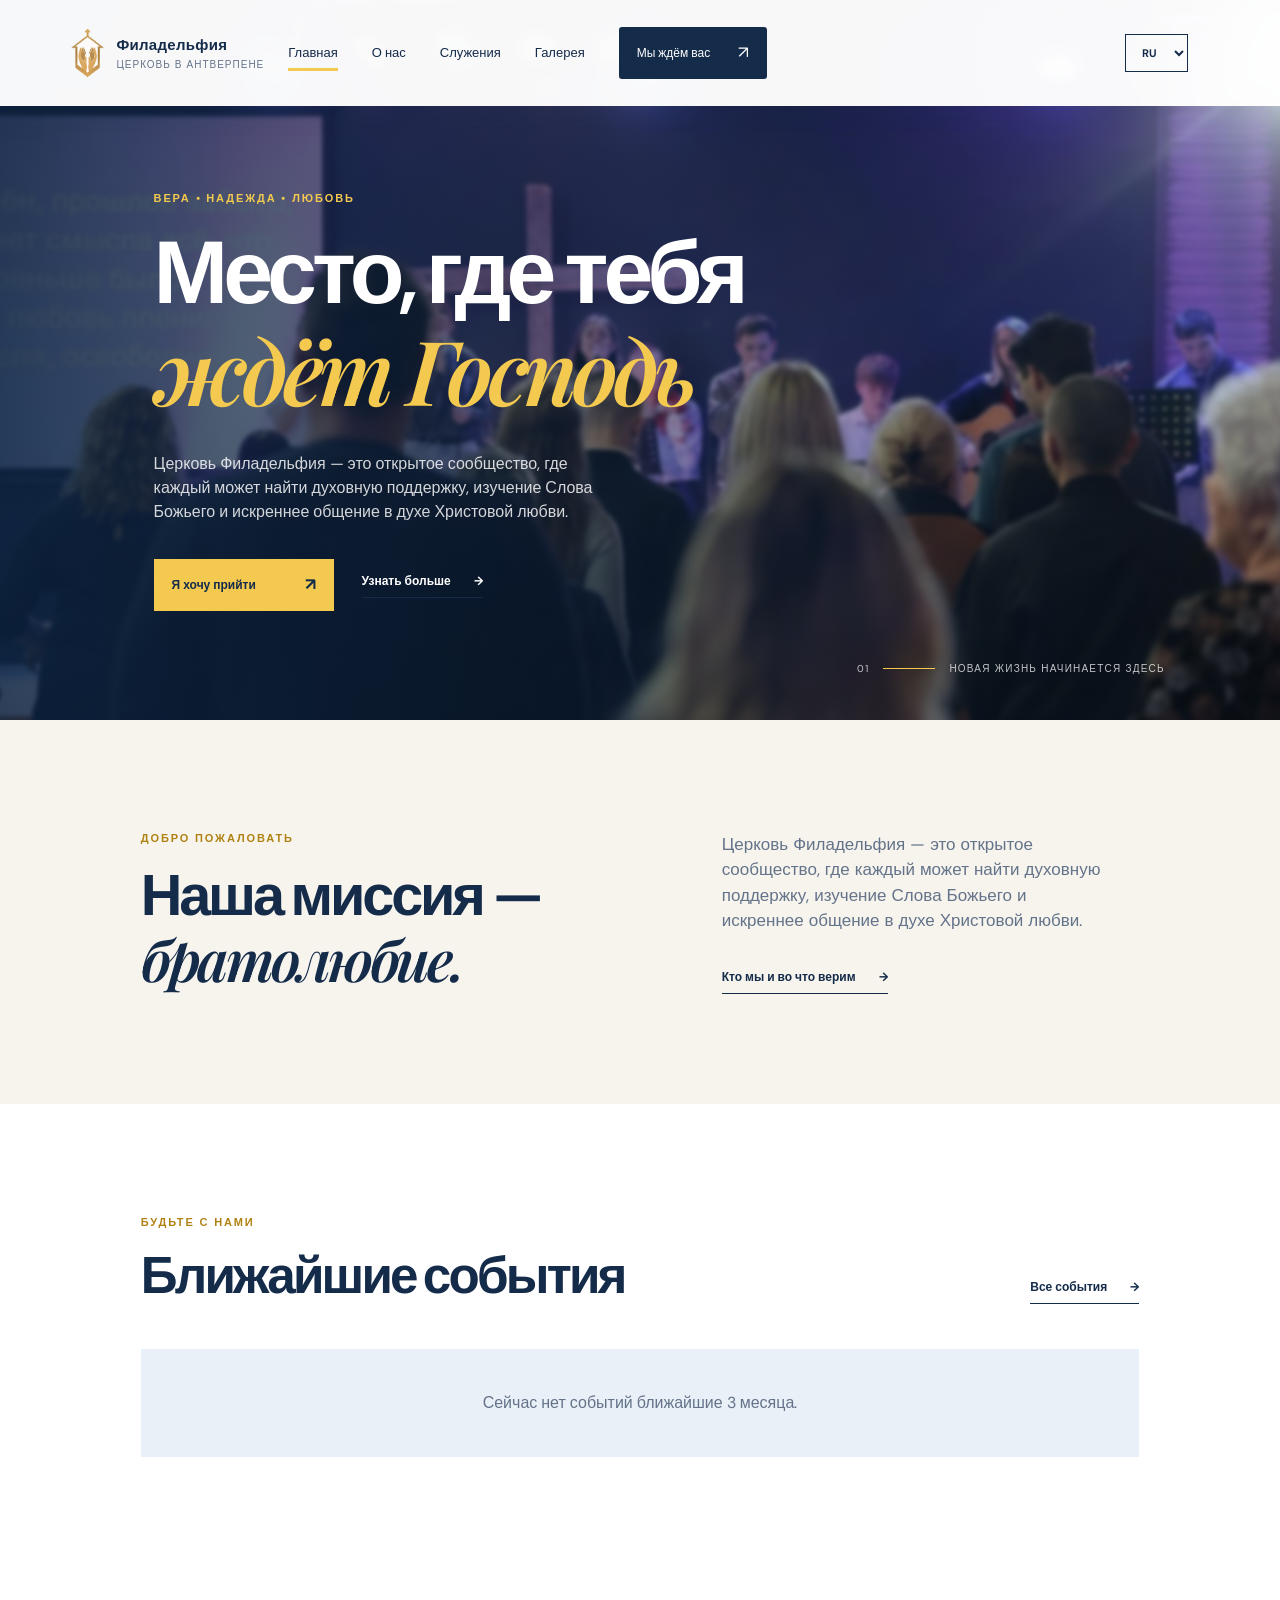
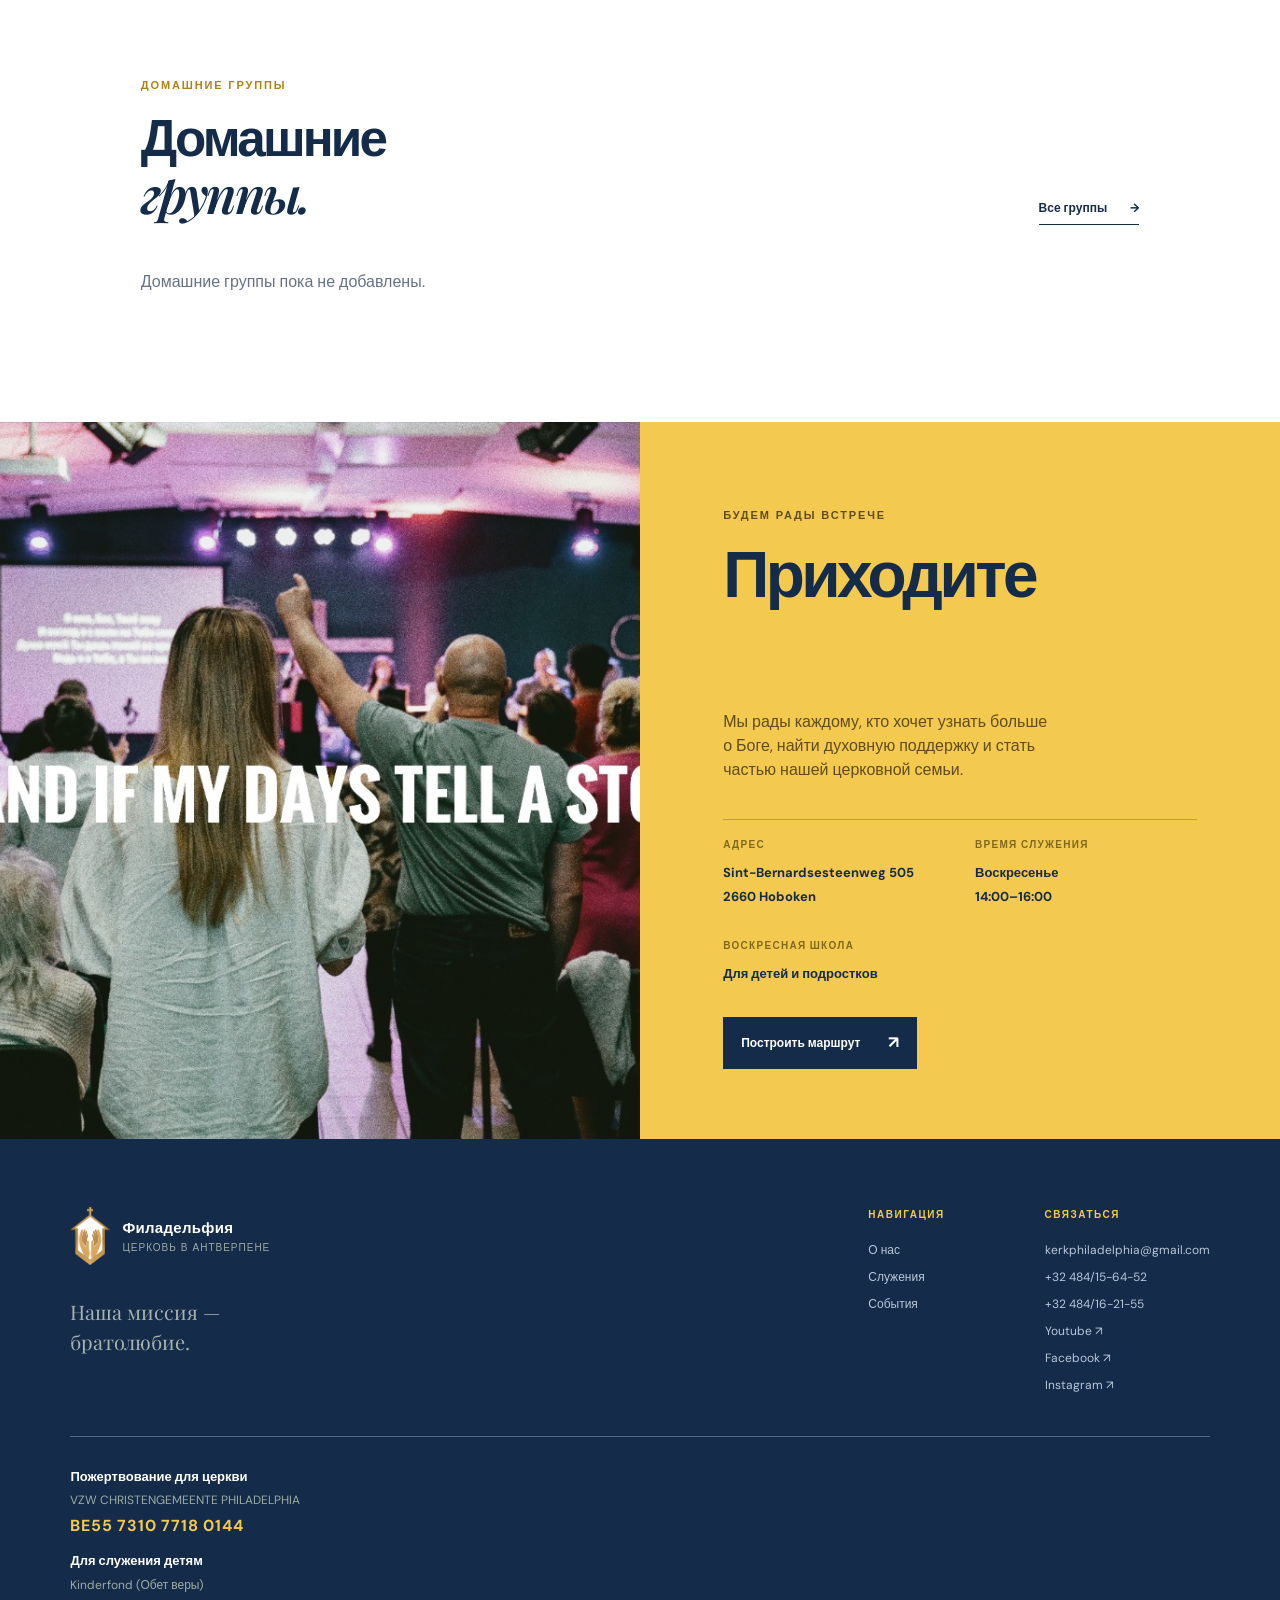
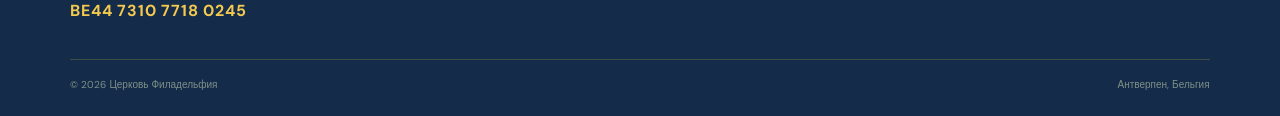
==== index.html @ a98b7ebf "Move donation details to page footers Show the church and children's fund account details in every p" ====
<!doctype html>
<html lang="ru">
  <head>
    <meta charset="UTF-8" />
    <meta name="viewport" content="width=device-width, initial-scale=1.0" />
    <meta name="description" content="Церковь Филадельфия в Антверпене — место веры, надежды и живого общения." />
    <title>Филадельфия — церковь в Антверпене</title>
    <link rel="preconnect" href="https://fonts.googleapis.com" />
    <link rel="preconnect" href="https://fonts.gstatic.com" crossorigin />
    <link href="https://fonts.googleapis.com/css2?family=DM+Sans:wght@400;500;600;700&family=Playfair+Display:wght@600;700&display=swap" rel="stylesheet" />
    <link rel="stylesheet" href="styles.css" />
    <link rel="stylesheet" href="theme.css?v=footer-donations-v1-20260929" />
    <link rel="stylesheet" href="i18n.css" />
  </head>
  <body>
    <header class="site-header">
      <a class="brand" href="index.html" aria-label="Филадельфия, на главную">
        <img class="brand-logo" src="logo.png" alt="Логотип церкви Филадельфия" />
        <span><strong>Филадельфия</strong><small>церковь в Антверпене</small></span>
      </a>
      <nav class="main-nav" aria-label="Основная навигация">
        <a class="active" href="index.html">Главная</a>
        <a href="about.html">О нас</a>
        <a href="leaders.html">Служения</a>
        <a href="gallery.html">Галерея</a>
        <a class="nav-button" href="#visit">Мы ждём вас <span>↗</span></a>
      </nav>
      <button class="menu-toggle" aria-label="Открыть меню" aria-expanded="false">☰</button>
    </header>

    <main>
      <section class="hero">
        <div class="hero-copy">
          <p class="eyebrow light">Вера • Надежда • Любовь</p>
          <h1>Место, где тебя <em>ждёт Господь</em></h1>
          <p class="hero-text">Церковь Филадельфия — это открытое сообщество, где каждый может найти духовную поддержку, изучение Слова Божьего и искреннее общение в духе Христовой любви.</p>
          <div class="hero-actions">
            <a class="button button-light" href="#visit">Я хочу прийти <span>↗</span></a>
            <a class="text-link light-link" href="about.html">Узнать больше <span>→</span></a>
          </div>
        </div>
        <div class="hero-note"><span>01</span><i></i><span>Новая жизнь начинается здесь</span></div>
      </section>

      <section class="intro section">
        <div class="intro-heading">
          <p class="eyebrow">Добро пожаловать</p>
          <h2>Наша миссия —<br /><span>братолюбие.</span></h2>
        </div>
        <div class="intro-body">
          <p>Церковь Филадельфия — это открытое сообщество, где каждый может найти духовную поддержку, изучение Слова Божьего и искреннее общение в духе Христовой любви.</p>
          <a class="text-link" href="about.html">Кто мы и во что верим <span>→</span></a>
        </div>
      </section>

      <section class="events section" id="events">
        <div class="section-top">
          <div><p class="eyebrow">Будьте с нами</p><h2>Ближайшие события</h2></div>
          <a class="text-link desktop-link" href="#">Все события <span>→</span></a>
        </div>
        <div class="event-grid" id="events-list">
          <article class="event-card event-card-cover default-event">
            <div class="event-cover-image harvest-image" role="img" aria-label="Праздник жатвы"></div>
            <span class="event-cover-date">18 ОКТ</span>
            <div class="event-cover-content"><p class="tag">Ближайшее событие</p><h3>Праздник жатвы</h3><p class="event-description">День благодарности Богу за урожай, Его заботу и благословения.</p><p class="event-meta">14:00 · Что мы сеем — то и жнем</p></div>
          </article>
          <article class="event-card event-card-cover default-event">
            <div class="event-cover-image christmas-image" role="img" aria-label="Рождественский праздник"></div>
            <span class="event-cover-date">20 ДЕК</span>
            <div class="event-cover-content"><p class="tag">Праздник</p><h3>Рождество — свет, изменивший мир</h3><p class="event-description">Вспоминаем рождение Иисуса Христа — праздник надежды, мира, радости и Божьей любви.</p><p class="event-meta">14:00 · Праздник для всей семьи</p></div>
          </article>
          <article class="event-card event-card-cover default-event">
            <div class="event-cover-image sunday-image" role="img" aria-label="Воскресное богослужение"></div>
            <span class="event-cover-date">01 ВС</span>
            <div class="event-cover-content"><p class="tag">Каждое воскресенье</p><h3>Собираемся как семья</h3><p class="event-description">Время для молитвы, изучения Слова Божьего и искреннего общения.</p><p class="event-meta">11:00 · Sint-Bernardsesteenweg 505</p></div>
          </article>
        </div>
      </section>

      <section class="leaders-preview section">
        <div class="section-top">
          <div>
            <p class="eyebrow">Домашние группы</p>
            <h2>Домашние<br /><span>группы.</span></h2>
          </div>
          <a class="text-link" href="leaders.html#home-groups">Все группы <span>→</span></a>
        </div>
        <div class="horizontal-people-list home-groups-preview-list" id="home-groups-preview" aria-label="Домашние группы"></div>
      </section>

      <section class="visit section" id="visit">
        <div class="visit-image"></div>
        <div class="visit-copy">
          <p class="eyebrow">Будем рады встрече</p>
          <h2>Приходите<br /><em>как есть.</em></h2>
          <p>Мы рады каждому, кто хочет узнать больше о Боге, найти духовную поддержку и стать частью нашей церковной семьи.</p>
          <div class="visit-details">
            <div><span>Адрес</span><strong>Sint-Bernardsesteenweg 505<br />2660 Hoboken</strong></div>
            <div><span>Время служения</span><strong>Воскресенье<br />14:00–16:00</strong></div>
            <div><span>Воскресная школа</span><strong>Для детей и подростков</strong></div>
          </div>
          <a class="button button-dark" href="https://maps.google.com/?q=Sint-Bernardsesteenweg+505,+2660+Hoboken" target="_blank" rel="noreferrer">Построить маршрут <span>↗</span></a>
        </div>
      </section>
    </main>

    <footer class="site-footer">
      <div class="footer-main"><div><a class="brand footer-brand" href="index.html"><img class="brand-logo" src="logo.png" alt="Логотип церкви Филадельфия" /><span><strong>Филадельфия</strong><small>церковь в Антверпене</small></span></a><p>Наша миссия —<br />братолюбие.</p></div><div class="footer-links"><div><span>Навигация</span><a href="about.html">О нас</a><a href="leaders.html">Служения</a><a href="#events">События</a></div><div><span>Связаться</span><a href="mailto:kerkphiladelphia@gmail.com">kerkphiladelphia@gmail.com</a><a href="tel:+32484156452">+32 484/15-64-52</a><a href="tel:+32484162155">+32 484/16-21-55</a><a href="https://www.youtube.com/@Church_P" target="_blank" rel="noreferrer">Youtube ↗</a><a href="https://www.facebook.com/p/%D0%A6%D0%B5%D1%80%D0%BA%D0%BE%D0%B2%D1%8C-%D0%A4%D0%B8%D0%BB%D0%B0%D0%B4%D0%B5%D0%BB%D1%84%D0%B8%D1%8F-%D0%90%D0%BD%D1%82%D0%B2%D0%B5%D1%80%D0%BF%D0%B5%D0%BD-61565952180305/" target="_blank" rel="noreferrer">Facebook ↗</a><a href="https://www.instagram.com/church_philadelphia_antwerp/" target="_blank" rel="noreferrer">Instagram ↗</a></div></div></div>
      <div class="donations footer-donations"><strong>Пожертвование для церкви</strong><span>VZW CHRISTENGEMEENTE PHILADELPHIA</span><b>BE55 7310 7718 0144</b><strong>Для служения детям</strong><span>Kinderfond (Обет веры)</span><b>BE44 7310 7718 0245</b></div>
      <div class="footer-bottom"><span>© 2026 Церковь Филадельфия</span><span>Антверпен, Бельгия</span></div>
    </footer>
    <script src="script.js?v=video-locales-v1-20260928"></script>
    <script src="i18n.js?v=page-copy-locale-v1-20260928"></script>
  </body>
</html>
---- styles.css ----
:root{--ink:#1b2b27;--muted:#68736d;--cream:#f4f2ec;--paper:#fff;--lime:#c8e56a;--line:#dcded6;--serif:"Playfair Display",Georgia,serif;--sans:"DM Sans",Arial,sans-serif}*{box-sizing:border-box}html{scroll-behavior:smooth}body{margin:0;background:var(--cream);color:var(--ink);font-family:var(--sans);line-height:1.5}a{color:inherit;text-decoration:none}.site-header{align-items:center;display:flex;justify-content:space-between;left:0;padding:27px 5.5%;position:absolute;right:0;top:0;z-index:3}.inner-header{background:var(--cream);position:relative}.brand{align-items:center;display:flex;gap:12px}.brand-mark{align-items:center;background:var(--lime);border-radius:50%;display:inline-flex;font-size:20px;height:42px;justify-content:center;width:42px}.brand strong,.brand small{display:block}.brand strong{font-size:15px;letter-spacing:.02em}.brand small{color:var(--muted);font-size:10px;letter-spacing:.1em;text-transform:uppercase}.main-nav{align-items:center;display:flex;gap:34px;font-size:13px}.main-nav a{transition:opacity .2s}.main-nav a:not(.nav-button):hover,.main-nav .active{opacity:.55}.nav-button,.button{align-items:center;display:inline-flex;gap:28px;padding:13px 18px}.nav-button{background:var(--ink);border-radius:3px;color:#fff;font-size:12px}.nav-button span,.button span{font-size:17px}.menu-toggle{background:0;border:0;color:var(--ink);display:none;font-size:24px}.hero{background:linear-gradient(90deg,rgba(11,31,28,.78),rgba(11,31,28,.1)),url("https://images.unsplash.com/photo-1490730141103-6cac27aaab94?auto=format&fit=crop&w=1800&q=85") center/cover;min-height:720px;padding:190px 12% 80px;position:relative}.hero-copy{max-width:680px;color:#fff}.eyebrow{color:#78903b;font-size:11px;font-weight:700;letter-spacing:.17em;margin:0 0 18px;text-transform:uppercase}.eyebrow.light{color:var(--lime)}h1,h2,h3,p{margin-top:0}h1,h2{font-weight:600;line-height:1.08}h1{font-size:clamp(50px,7vw,94px);letter-spacing:-.055em;margin-bottom:27px}h1 em,h2 em{color:var(--lime);font-family:var(--serif);font-style:italic;font-weight:600}h2{font-size:clamp(38px,4.5vw,66px);letter-spacing:-.055em;margin-bottom:0}h2 span{font-family:var(--serif);font-style:italic;font-weight:600}.hero-text{color:rgba(255,255,255,.82);font-size:16px;max-width:450px}.hero-actions{align-items:center;display:flex;gap:28px;margin-top:35px}.button{font-size:12px;font-weight:700;justify-content:space-between;min-width:180px}.button-light{background:var(--lime);color:var(--ink)}.button-dark{background:var(--ink);color:#fff}.text-link{border-bottom:1px solid var(--ink);display:inline-flex;font-size:12px;font-weight:700;gap:23px;padding-bottom:7px}.light-link{border-color:rgba(255,255,255,.5);color:#fff}.hero-note{align-items:center;bottom:44px;color:rgba(255,255,255,.75);display:flex;font-size:10px;gap:14px;letter-spacing:.12em;position:absolute;right:9%;text-transform:uppercase}.hero-note i{background:var(--lime);display:block;height:1px;width:52px}.section{padding:110px 11%}.intro{display:grid;gap:8%;grid-template-columns:1.2fr 1fr}.intro-body{align-self:end;max-width:390px}.intro-body p{color:var(--muted);font-size:17px;margin-bottom:30px}.section-top{align-items:end;display:flex;justify-content:space-between;margin-bottom:45px}.section-top h2{font-size:clamp(34px,4vw,57px)}.events{background:var(--paper)}.event-grid{display:grid;gap:16px;grid-template-columns:1.3fr 1fr 1fr}.event-card{background:#e8ebe2;display:flex;min-height:280px;padding:25px;position:relative}.event-featured{background:var(--ink);color:#fff}.date{display:flex;gap:8px}.date strong{font-size:42px;line-height:1}.date span{color:#7b877f;font-size:9px;font-weight:700;letter-spacing:.08em;line-height:1.15}.event-featured .date span{color:var(--lime)}.event-content{align-self:end;position:relative;width:100%}.tag{color:#8da848;font-size:10px;font-weight:700;letter-spacing:.1em;text-transform:uppercase}.event-featured .tag{color:var(--lime)}.event-content h3{font-size:25px;line-height:1.12;margin:10px 0 15px}.event-meta{color:#7b877f;font-size:11px;margin:0}.event-featured .event-meta{color:#a6b3ad}.round-arrow{align-items:center;border:1px solid #b8c0b3;border-radius:50%;bottom:0;display:flex;font-size:17px;height:33px;justify-content:center;position:absolute;right:0;width:33px}.event-featured .round-arrow{border-color:#64766d;color:var(--lime)}.visit{align-items:stretch;background:var(--lime);display:grid;grid-template-columns:1fr 1fr;padding:0}.visit-image{background:url("https://images.unsplash.com/photo-1533174072545-7a4b6ad7a6c3?auto=format&fit=crop&w=1000&q=80") center/cover;min-height:570px}.visit-copy{padding:85px 13% 70px}.visit-copy h2{font-size:clamp(46px,5vw,73px);margin-bottom:26px}.visit-copy>p{color:#4f6638;max-width:330px}.visit-details{border-top:1px solid rgba(27,43,39,.25);display:grid;gap:30px;grid-template-columns:1fr 1fr;margin:37px 0 32px;padding-top:17px}.visit-details span{color:#607747;display:block;font-size:10px;font-weight:700;letter-spacing:.13em;margin-bottom:8px;text-transform:uppercase}.visit-details strong{font-size:13px}.site-footer{background:var(--ink);color:#fff;padding:68px 5.5% 24px}.footer-main{display:flex;justify-content:space-between}.footer-brand small{color:#9daaa2}.footer-main>div>p{color:#a6b3ad;font-family:var(--serif);font-size:20px;margin:32px 0 0}.footer-links{display:flex;gap:100px}.footer-links div{display:flex;flex-direction:column;gap:9px}.footer-links span{color:var(--lime);font-size:10px;font-weight:700;letter-spacing:.15em;margin-bottom:10px;text-transform:uppercase}.footer-links a{color:#c1cbc5;font-size:12px}.footer-bottom{border-top:1px solid #3d4d45;color:#7f9087;display:flex;font-size:10px;justify-content:space-between;margin-top:60px;padding-top:17px}.page-hero{align-items:end;display:grid;gap:10%;grid-template-columns:1.3fr .7fr;min-height:550px;padding:130px 11% 85px}.page-hero>p{color:var(--muted);font-size:18px;max-width:340px}.story{background:var(--paper);display:grid;gap:9%;grid-template-columns:1fr 1fr;padding-bottom:120px;padding-top:0}.story-image{background:url("https://opwekking.org/wp-content/uploads/2026/02/priscilla-du-preez-TlE_LR4L28o-unsplash-2.jpg") center/cover;min-height:560px}.story-copy{align-self:center;max-width:480px}.story-copy h2{font-size:clamp(39px,4.2vw,58px);margin-bottom:30px}.story-copy p:not(.eyebrow){color:var(--muted);font-size:16px;margin-bottom:17px}.story-copy .text-link{margin-top:20px}.values{background:#e7ebe2}.value-grid{display:grid;gap:16px;grid-template-columns:repeat(3,1fr)}.value-grid article{border-top:1px solid #aeb8aa;padding-top:20px}.value-grid span{color:#77924c;font-size:12px}.value-grid h3{font-size:24px;margin:36px 0 12px}.value-grid p{color:var(--muted);font-size:14px;max-width:250px}.beliefs{background:var(--ink);color:#fff}.beliefs h2{margin-bottom:35px}.beliefs-copy{display:grid;gap:35px;grid-template-columns:repeat(3,1fr)}.beliefs-copy p{color:#b6c1bb;font-size:14px;margin:0}.scripture{border-top:1px solid #53625a;color:var(--lime);font-family:var(--serif);font-size:24px;margin:55px 0 0;padding-top:25px}.scripture span{color:#9eada4;font-family:var(--sans);font-size:11px}.donations{border-top:1px solid #53625a;display:flex;flex-direction:column;gap:5px;margin-top:45px;padding-top:22px}.donations strong{color:#fff;font-size:13px;margin-top:8px}.donations span{color:#9eada4;font-size:12px}.donations b{color:var(--lime);font-size:16px;letter-spacing:.05em}.leaders-hero{background:#e7ebe2}.leaders{background:var(--paper)}.leader-grid{display:grid;gap:30px;grid-template-columns:repeat(2,1fr)}.leader-card{background:var(--cream)}.leader-photo{background-position:center;background-size:cover;height:380px}.photo-anna{background-image:url("https://images.unsplash.com/photo-1531123897727-8f129e1688ce?auto=format&fit=crop&w=900&q=85")}.photo-daniel{background-image:url("https://images.unsplash.com/photo-1500648767791-00dcc994a43e?auto=format&fit=crop&w=900&q=85")}.photo-maria{background-image:url("https://images.unsplash.com/photo-1494790108377-be9c29b29330?auto=format&fit=crop&w=900&q=85")}.photo-pavel{background-image:url("https://images.unsplash.com/photo-1507003211169-0a1dd7228f2d?auto=format&fit=crop&w=900&q=85")}.leader-info{display:grid;gap:15px;grid-template-columns:1fr 25px;padding:22px 24px}.leader-info h3{font-size:21px;margin:0}.leader-info p{color:#78903b;font-size:11px;margin:4px 0 0}.leader-info>span{font-size:20px;text-align:right}.leader-info small{color:var(--muted);font-size:12px;grid-column:1/-1;line-height:1.5}@media(max-width:800px){.site-header{padding:22px 6%}.main-nav{background:var(--paper);box-shadow:0 10px 25px #18282018;display:none;flex-direction:column;gap:22px;padding:28px;position:absolute;right:6%;top:75px}.main-nav.open{display:flex}.menu-toggle{display:block}.hero{min-height:680px;padding:160px 9% 70px}.hero-note{display:none}.section{padding:75px 8%}.intro,.visit,.story,.page-hero{grid-template-columns:1fr}.intro-body{margin-top:35px}.event-grid{grid-template-columns:1fr}.event-card{min-height:245px}.desktop-link{display:none}.visit-image{min-height:320px}.visit-copy{padding:65px 10%}.page-hero{gap:35px;min-height:470px;padding:100px 8% 65px}.story{padding-bottom:75px}.story-image{min-height:370px}.story-copy{padding-top:65px}.value-grid,.leader-grid{grid-template-columns:1fr}.beliefs-copy{grid-template-columns:1fr}.scripture{font-size:20px}.leader-photo{height:420px}.footer-main{flex-direction:column;gap:50px}.footer-links{gap:45px}.footer-bottom{gap:15px;flex-direction:column}}
:root{--ink:#1b2b27;--muted:#68736d;--cream:#f4f2ec;--paper:#fff;--lime:#c8e56a;--line:#dcded6;--serif:"Playfair Display",Georgia,serif;--sans:"DM Sans",Arial,sans-serif}*{box-sizing:border-box}html{scroll-behavior:smooth}body{margin:0;background:var(--cream);color:var(--ink);font-family:var(--sans);line-height:1.5}a{color:inherit;text-decoration:none}.site-header{align-items:center;display:flex;justify-content:space-between;left:0;padding:27px 5.5%;position:absolute;right:0;top:0;z-index:3}.inner-header{background:var(--cream);position:relative}.brand{align-items:center;display:flex;gap:12px}.brand-mark{align-items:center;background:var(--lime);border-radius:50%;display:inline-flex;font-size:20px;height:42px;justify-content:center;width:42px}.brand strong,.brand small{display:block}.brand strong{font-size:15px;letter-spacing:.02em}.brand small{color:var(--muted);font-size:10px;letter-spacing:.1em;text-transform:uppercase}.main-nav{align-items:center;display:flex;gap:34px;font-size:13px}.main-nav a{transition:opacity .2s}.main-nav a:not(.nav-button):hover,.main-nav .active{opacity:.55}.nav-button,.button{align-items:center;display:inline-flex;gap:28px;padding:13px 18px}.nav-button{background:var(--ink);border-radius:3px;color:#fff;font-size:12px}.nav-button span,.button span{font-size:17px}.menu-toggle{background:0;border:0;color:var(--ink);display:none;font-size:24px}.hero{background:linear-gradient(90deg,rgba(11,31,28,.78),rgba(11,31,28,.1)),url("https://images.unsplash.com/photo-1490730141103-6cac27aaab94?auto=format&fit=crop&w=1800&q=85") center/cover;min-height:720px;padding:190px 12% 80px;position:relative}.hero-copy{max-width:680px;color:#fff}.eyebrow{color:#78903b;font-size:11px;font-weight:700;letter-spacing:.17em;margin:0 0 18px;text-transform:uppercase}.eyebrow.light{color:var(--lime)}h1,h2,h3,p{margin-top:0}h1,h2{font-weight:600;line-height:1.08}h1{font-size:clamp(50px,7vw,94px);letter-spacing:-.055em;margin-bottom:27px}h1 em,h2 em{color:var(--lime);font-family:var(--serif);font-style:italic;font-weight:600}h2{font-size:clamp(38px,4.5vw,66px);letter-spacing:-.055em;margin-bottom:0}h2 span{font-family:var(--serif);font-style:italic;font-weight:600}.hero-text{color:rgba(255,255,255,.82);font-size:16px;max-width:450px}.hero-actions{align-items:center;display:flex;gap:28px;margin-top:35px}.button{font-size:12px;font-weight:700;justify-content:space-between;min-width:180px}.button-light{background:var(--lime);color:var(--ink)}.button-dark{background:var(--ink);color:#fff}.text-link{border-bottom:1px solid var(--ink);display:inline-flex;font-size:12px;font-weight:700;gap:23px;padding-bottom:7px}.light-link{border-color:rgba(255,255,255,.5);color:#fff}.hero-note{align-items:center;bottom:44px;color:rgba(255,255,255,.75);display:flex;font-size:10px;gap:14px;letter-spacing:.12em;position:absolute;right:9%;text-transform:uppercase}.hero-note i{background:var(--lime);display:block;height:1px;width:52px}.section{padding:110px 11%}.intro{display:grid;gap:8%;grid-template-columns:1.2fr 1fr}.intro-body{align-self:end;max-width:390px}.intro-body p{color:var(--muted);font-size:17px;margin-bottom:30px}.section-top{align-items:end;display:flex;justify-content:space-between;margin-bottom:45px}.section-top h2{font-size:clamp(34px,4vw,57px)}.events{background:var(--paper)}.event-grid{display:grid;gap:16px;grid-template-columns:1.3fr 1fr 1fr}.event-card{background:#e8ebe2;display:flex;min-height:280px;padding:25px;position:relative}.event-featured{background:var(--ink);color:#fff}.date{display:flex;gap:8px}.date strong{font-size:42px;line-height:1}.date span{color:#7b877f;font-size:9px;font-weight:700;letter-spacing:.08em;line-height:1.15}.event-featured .date span{color:var(--lime)}.event-content{align-self:end;position:relative;width:100%}.tag{color:#8da848;font-size:10px;font-weight:700;letter-spacing:.1em;text-transform:uppercase}.event-featured .tag{color:var(--lime)}.event-content h3{font-size:25px;line-height:1.12;margin:10px 0 15px}.event-meta{color:#7b877f;font-size:11px;margin:0}.event-featured .event-meta{color:#a6b3ad}.round-arrow{align-items:center;border:1px solid #b8c0b3;border-radius:50%;bottom:0;display:flex;font-size:17px;height:33px;justify-content:center;position:absolute;right:0;width:33px}.event-featured .round-arrow{border-color:#64766d;color:var(--lime)}.visit{align-items:stretch;background:var(--lime);display:grid;grid-template-columns:1fr 1fr;padding:0}.visit-image{background:url("https://images.unsplash.com/photo-1533174072545-7a4b6ad7a6c3?auto=format&fit=crop&w=1000&q=80") center/cover;min-height:570px}.visit-copy{padding:85px 13% 70px}.visit-copy h2{font-size:clamp(46px,5vw,73px);margin-bottom:26px}.visit-copy>p{color:#4f6638;max-width:330px}.visit-details{border-top:1px solid rgba(27,43,39,.25);display:grid;gap:30px;grid-template-columns:1fr 1fr;margin:37px 0 32px;padding-top:17px}.visit-details span{color:#607747;display:block;font-size:10px;font-weight:700;letter-spacing:.13em;margin-bottom:8px;text-transform:uppercase}.visit-details strong{font-size:13px}.site-footer{background:var(--ink);color:#fff;padding:68px 5.5% 24px}.footer-main{display:flex;justify-content:space-between}.footer-brand small{color:#9daaa2}.footer-main>div>p{color:#a6b3ad;font-family:var(--serif);font-size:20px;margin:32px 0 0}.footer-links{display:flex;gap:100px}.footer-links div{display:flex;flex-direction:column;gap:9px}.footer-links span{color:var(--lime);font-size:10px;font-weight:700;letter-spacing:.15em;margin-bottom:10px;text-transform:uppercase}.footer-links a{color:#c1cbc5;font-size:12px}.footer-bottom{border-top:1px solid #3d4d45;color:#7f9087;display:flex;font-size:10px;justify-content:space-between;margin-top:60px;padding-top:17px}.page-hero{align-items:end;display:grid;gap:10%;grid-template-columns:1.3fr .7fr;min-height:550px;padding:130px 11% 85px}.page-hero>p{color:var(--muted);font-size:18px;max-width:340px}.story{background:var(--paper);display:grid;gap:9%;grid-template-columns:1fr 1fr;padding-bottom:120px;padding-top:0}.story-image{background:url("https://opwekking.org/wp-content/uploads/2026/02/priscilla-du-preez-TlE_LR4L28o-unsplash-2.jpg") center/cover;min-height:560px}.story-copy{align-self:center;max-width:480px}.story-copy h2{font-size:clamp(39px,4.2vw,58px);margin-bottom:30px}.story-copy p:not(.eyebrow){color:var(--muted);font-size:16px;margin-bottom:17px}.story-copy .text-link{margin-top:20px}.values{background:#e7ebe2}.value-grid{display:grid;gap:16px;grid-template-columns:repeat(3,1fr)}.value-grid article{border-top:1px solid #aeb8aa;padding-top:20px}.value-grid span{color:#77924c;font-size:12px}.value-grid h3{font-size:24px;margin:36px 0 12px}.value-grid p{color:var(--muted);font-size:14px;max-width:250px}.beliefs{background:var(--ink);color:#fff}.beliefs h2{margin-bottom:35px}.beliefs-copy{display:grid;gap:35px;grid-template-columns:repeat(3,1fr)}.beliefs-copy p{color:#b6c1bb;font-size:14px;margin:0}.scripture{border-top:1px solid #53625a;color:var(--lime);font-family:var(--serif);font-size:24px;margin:55px 0 0;padding-top:25px}.scripture span{color:#9eada4;font-family:var(--sans);font-size:11px}.leaders-hero{background:#e7ebe2}.leaders{background:var(--paper)}.leader-grid{display:grid;gap:30px;grid-template-columns:repeat(2,1fr)}.leader-card{background:var(--cream)}.leader-photo{background-position:center;background-size:cover;height:380px}.photo-anna{background-image:url("https://images.unsplash.com/photo-1531123897727-8f129e1688ce?auto=format&fit=crop&w=900&q=85")}.photo-daniel{background-image:url("https://images.unsplash.com/photo-1500648767791-00dcc994a43e?auto=format&fit=crop&w=900&q=85")}.photo-maria{background-image:url("https://images.unsplash.com/photo-1494790108377-be9c29b29330?auto=format&fit=crop&w=900&q=85")}.photo-pavel{background-image:url("https://images.unsplash.com/photo-1507003211169-0a1dd7228f2d?auto=format&fit=crop&w=900&q=85")}.leader-info{display:grid;gap:15px;grid-template-columns:1fr 25px;padding:22px 24px}.leader-info h3{font-size:21px;margin:0}.leader-info p{color:#78903b;font-size:11px;margin:4px 0 0}.leader-info>span{font-size:20px;text-align:right}.leader-info small{color:var(--muted);font-size:12px;grid-column:1/-1;line-height:1.5}@media(max-width:800px){.site-header{padding:22px 6%}.main-nav{background:var(--paper);box-shadow:0 10px 25px #18282018;display:none;flex-direction:column;gap:22px;padding:28px;position:absolute;right:6%;top:75px}.main-nav.open{display:flex}.menu-toggle{display:block}.hero{min-height:680px;padding:160px 9% 70px}.hero-note{display:none}.section{padding:75px 8%}.intro,.visit,.story,.page-hero{grid-template-columns:1fr}.intro-body{margin-top:35px}.event-grid{grid-template-columns:1fr}.event-card{min-height:245px}.desktop-link{display:none}.visit-image{min-height:320px}.visit-copy{padding:65px 10%}.page-hero{gap:35px;min-height:470px;padding:100px 8% 65px}.story{padding-bottom:75px}.story-image{min-height:370px}.story-copy{padding-top:65px}.value-grid,.leader-grid{grid-template-columns:1fr}.leader-photo{height:420px}.footer-main{flex-direction:column;gap:50px}.footer-links{gap:45px}.footer-bottom{gap:15px;flex-direction:column}}
:root{--ink:#142b4a;--muted:#64738a;--cream:#f6f4ed;--paper:#fff;--lime:#f3c94f;--line:#d9e1eb;--serif:"Playfair Display",serif;--sans:"DM Sans",sans-serif}
.eyebrow{color:#b08213}.eyebrow.light{color:#f3c94f}.hero{background:linear-gradient(90deg,rgba(12,34,63,.86),rgba(12,34,63,.18)),url("https://images.unsplash.com/photo-1490730141103-6cac27aaab94?auto=format&fit=crop&w=1800&q=85") center/cover}.hero-copy em,.visit-copy h2 em{color:#f3c94f}.button-light{background:#f3c94f}.button-dark,.nav-button{background:#142b4a}.text-link{border-color:#142b4a}.light-link{border-color:rgba(255,255,255,.55)}.event-featured{background:#142b4a}.event-featured .tag,.event-featured .date span,.event-featured .round-arrow{color:#f3c94f}.tag,.value-grid span,.leader-info p{color:#b08213}.events{background:#fff}.event-card{background:#eaf0f7}.visit{background:#f3c94f}.visit-copy>p{color:#5f4d1c}.visit-details span{color:#80691c}.site-footer{background:#142b4a}.footer-links span{color:#f3c94f}.page-hero,.leaders-hero{background:#eaf0f7}.values{background:#eaf0f7}.beliefs{background:#142b4a}.beliefs .eyebrow,.scripture,.donations b{color:#f3c94f}.brand-mark{background:#f3c94f}.photo-anna{background-image:url("https://images.unsplash.com/photo-1511895426328-dc8714191300?auto=format&fit=crop&w=900&q=85")}.donations{border-color:#526985}.scripture{border-color:#526985}
@media (max-width: 800px) {
  body:has(.main-nav.open)::before {
    background: rgba(20, 43, 74, 0.48);
    content: "";
    inset: 0;
    position: fixed;
    z-index: 8;
  }

  .site-header {
    z-index: 12;
  }

  .menu-toggle {
    position: relative;
    z-index: 14;
  }

  .main-nav {
    align-items: flex-start;
    background: var(--paper);
    box-shadow: -18px 0 45px rgba(20, 43, 74, 0.18);
    display: flex;
    flex-direction: column;
    gap: 0;
    height: 100dvh;
    justify-content: flex-start;
    overflow-y: auto;
    padding: 108px 30px 36px;
    position: fixed;
    right: 0;
    top: 0;
    transform: translateX(105%);
    transition: transform 0.35s ease;
    width: min(82vw, 360px);
    z-index: 13;
  }

  .main-nav.open {
    transform: translateX(0);
  }

  .main-nav a {
    border-bottom: 1px solid rgba(20, 43, 74, 0.12);
    font-size: 16px;
    padding: 18px 0;
    width: 100%;
  }

  .main-nav a:last-child {
    border-bottom: 0;
  }

  .main-nav .nav-button {
    background: var(--ink);
    color: #fff;
    margin-top: 18px;
    padding: 15px 18px;
  }
}

.leaders-preview{background:var(--paper)}.leader-preview-grid{display:grid;gap:22px;grid-template-columns:repeat(3,1fr)}.leader-preview-card{background:#f8f6f1;border:1px solid rgba(20,43,74,.08);overflow:hidden}.leader-preview-photo{background-position:center;background-size:cover;height:230px}.leader-preview-info{padding:20px 22px 24px}.leader-preview-info p{color:#b08213;font-size:10px;font-weight:700;letter-spacing:.12em;margin-bottom:10px;text-transform:uppercase}.leader-preview-info h3{font-size:24px;line-height:1.2;margin:0 0 18px}.leader-preview-info a{border-bottom:1px solid #142b4a;display:inline-flex;font-size:11px;font-weight:700;gap:10px;padding-bottom:5px}.leader-preview-info a span{font-size:16px}.leader-preview-card .leader-preview-photo.photo-anna{background-image:url("https://images.unsplash.com/photo-1531123897727-8f129e1688ce?auto=format&fit=crop&w=900&q=85")}.leader-preview-card .leader-preview-photo.photo-daniel{background-image:url("https://images.unsplash.com/photo-1500648767791-00dcc994a43e?auto=format&fit=crop&w=900&q=85")}.leader-preview-card .leader-preview-photo.photo-maria{background-image:url("https://images.unsplash.com/photo-1494790108377-be9c29b29330?auto=format&fit=crop&w=900&q=85")}.leader-preview-card .leader-preview-photo.photo-pavel{background-image:url("https://images.unsplash.com/photo-1507003211169-0a1dd7228f2d?auto=format&fit=crop&w=900&q=85")}.leader-preview-card .leader-preview-photo.photo-anna,.leader-preview-card .leader-preview-photo.photo-daniel,.leader-preview-card .leader-preview-photo.photo-maria,.leader-preview-card .leader-preview-photo.photo-pavel{background-size:cover;background-position:center}@media (max-width:800px){.leaders-preview .section-top{align-items:flex-start;flex-direction:column;gap:18px}.leader-preview-grid{grid-template-columns:1fr}.leader-preview-photo{height:200px}}
---- theme.css ----
:root {
  --ink: #142b4a;
  --muted: #64738a;
  --cream: #f6f4ed;
  --paper: #ffffff;
  --lime: #f3c94f;
}

[hidden] {
  display: none !important;
}

.button-light,
.visit {
  background: #f3c94f;
}

.brand {
  align-items: center;
  display: flex;
  gap: 12px;
}

.brand-logo {
  height: 48px;
  object-fit: contain;
  width: 34px;
}

.footer-brand .brand-logo {
  height: 58px;
  width: 40px;
}

.nav-button,
.button-dark,
.event-featured,
.site-footer,
.beliefs {
  background: #142b4a;
}

.eyebrow,
.tag,
.value-grid span,
.leader-info p {
  color: #b08213;
}

.eyebrow.light,
.hero h1 em,
.hero h2 em,
.event-featured .tag,
.event-featured .date span,
.event-featured .round-arrow,
.footer-links span,
.beliefs .eyebrow,
.donations b {
  color: #f3c94f;
}

.event-card,
.values,
.page-hero,
.leaders-hero {
  background: #eaf0f7;
}

.event-card {
  display: block;
  min-height: 0;
  padding: 0;
}

.event-image {
  background-position: center;
  background-size: cover;
  height: 150px;
}

.harvest-image {
  background-image: url("https://opwekking.org/wp-content/uploads/2026/02/MG_9868-1024x683.jpg");
}

.christmas-image {
  background-image: url("https://opwekking.org/wp-content/uploads/2026/01/girlyanda-26.jpg");
}

.sunday-image {
  background-image: url("https://opwekking.org/wp-content/uploads/2026/07/IMG_5810-1024x683.jpg");
}

.event-body {
  min-height: 310px;
  padding: 22px 25px 25px;
}

.event-body .event-content {
  margin-top: 42px;
}

.event-description {
  color: #64738a;
  font-size: 12px;
  line-height: 1.45;
  margin-bottom: 15px;
  max-width: 260px;
}

.event-featured .event-description {
  color: #b8c7d9;
}

.event-card .date strong {
  color: #142b4a;
}

.event-featured .date strong {
  color: #fff;
}

.event-card .event-content h3 {
  font-size: 24px;
}

.event-card .round-arrow {
  bottom: 0;
}

.event-featured {
  background: #f3c94f;
  color: #142b4a;
}

.event-featured .date span,
.event-featured .tag {
  color: #142b4a;
}

.event-featured .event-description,
.event-featured .event-meta {
  color: #5f4d1c;
}

.hero {
  background: #142b4a;
  isolation: isolate;
  overflow: hidden;
}

.hero::before,
.hero::after {
  content: "";
  inset: 0;
  pointer-events: none;
  position: absolute;
}

.hero::before {
  background: url("hero-worship-final.jpg") center / cover no-repeat;
  filter: blur(2px);
  inset: -4px;
  z-index: -2;
}

.hero::after {
  background: linear-gradient(90deg, rgba(12, 34, 63, .86), rgba(12, 34, 63, .18));
  z-index: -1;
}

@media (max-width: 800px) {
  .hero::before {
    background-position: 25% 50%;
  }
}

.visit-copy > p {
  color: #5f4d1c;
}

.visit-image {
  background-image: url("visit-worship.jpg");
  background-position: center;
}

.visit-details span {
  color: #80691c;
}

.text-link {
  border-color: #142b4a;
}

.footer-links a {
  color: #b8c7d9;
}

.donations {
  border-color: #526985;
}

.footer-donations {
  margin-top: 42px;
}

.footer-donations + .footer-bottom {
  margin-top: 36px;
}

.videos {
  background: #f6f4ed;
}

.video-grid {
  display: grid;
  gap: 18px;
  grid-template-columns: repeat(3, 1fr);
}

.video-card {
  background: #fff;
}

.video-thumb {
  display: block;
  overflow: hidden;
  position: relative;
}

.video-thumb img {
  display: block;
  height: 220px;
  object-fit: cover;
  transition: transform 0.3s ease;
  width: 100%;
}

.video-thumb:hover img {
  transform: scale(1.04);
}

.video-play {
  align-items: center;
  background: #f3c94f;
  border-radius: 50%;
  bottom: 16px;
  color: #142b4a;
  display: flex;
  font-size: 12px;
  height: 42px;
  justify-content: center;
  left: 16px;
  position: absolute;
  width: 42px;
}

.video-info {
  padding: 20px 22px 24px;
}

.video-info p {
  color: #b08213;
  font-size: 10px;
  font-weight: 700;
  letter-spacing: 0.12em;
  margin-bottom: 10px;
  text-transform: uppercase;
}

.video-info h3 {
  font-size: 18px;
  line-height: 1.25;
  margin-bottom: 20px;
}

.video-info a {
  border-bottom: 1px solid #142b4a;
  font-size: 11px;
  font-weight: 700;
  padding-bottom: 5px;
}

.video-info a span {
  font-size: 15px;
  margin-left: 14px;
}

.video-status {
  color: #64738a;
  grid-column: 1 / -1;
}

@media (max-width: 800px) {
  .video-grid {
    grid-template-columns: 1fr;
  }

  @media (min-width: 801px) {
    .admin-main { margin: 0 auto; max-width: 1180px; padding: 80px 6% 110px; }
    .admin-heading { align-items: end; display: flex; justify-content: space-between; margin-bottom: 55px; max-width: 850px; }
    .admin-heading > p { color: #64738a; font-size: 16px; margin: 0 0 12px; max-width: 320px; }
    .admin-layout { align-items: start; display: grid; gap: 28px; grid-template-columns: minmax(0, 1.45fr) minmax(260px, .55fr); }
    .event-form { background: #fff; border-top: 5px solid #f3c94f; box-shadow: 0 18px 50px rgba(20, 43, 74, .08); }
  }

  .admin-main {
    margin: 0 auto;
    max-width: 1180px;
    padding: 80px 6% 110px;
  }

  [hidden] {
    display: none !important;
  }

  .login-main {
    align-items: center;
    display: flex;
    justify-content: center;
    min-height: calc(100vh - 96px);
    padding: 70px 6%;
  }

  .login-card {
    background: #fff;
    border-top: 5px solid #f3c94f;
    box-shadow: 0 18px 60px rgba(20, 43, 74, .1);
    max-width: 470px;
    padding: 42px;
    width: 100%;
  }

  .login-logo {
    height: 78px;
    margin-bottom: 32px;
    object-fit: contain;
    width: 56px;
  }

  .login-card h1 {
    font-size: clamp(46px, 7vw, 70px);
    margin-bottom: 18px;
  }

  .login-card > p:not(.eyebrow) {
    color: #64738a;
    font-size: 14px;
    margin-bottom: 30px;
  }

  .login-card label {
    color: #142b4a;
    display: grid;
    font-size: 11px;
    font-weight: 700;
    gap: 8px;
    letter-spacing: .08em;
    text-transform: uppercase;
  }

  .login-card input {
    background: #fff;
    border: 1px solid #cfdae7;
    color: #142b4a;
    font: inherit;
    font-size: 14px;
    letter-spacing: 0;
    padding: 13px 14px;
    text-transform: none;
  }

  .login-card button {
    border: 0;
    cursor: pointer;
    margin-top: 20px;
    width: 100%;
  }

  .login-error {
    color: #a33d3d;
    font-size: 13px;
    margin: 12px 0 0;
  }

  .admin-heading {
    align-items: end;
    display: flex;
    justify-content: space-between;
    margin-bottom: 55px;
    max-width: 850px;
  }

  .admin-heading > p {
    color: #64738a;
    font-size: 16px;
    margin: 0 0 12px;
    max-width: 320px;
  }

  .admin-heading h1 {
    font-size: clamp(48px, 7vw, 82px);
  }

  .admin-layout {
    align-items: start;
    display: grid;
    gap: 28px;
    grid-template-columns: minmax(0, 1.45fr) minmax(260px, .55fr);
  }

  .event-form {
    background: #fff;
    border-top: 5px solid #f3c94f;
    box-shadow: 0 18px 50px rgba(20, 43, 74, .08);
    display: grid;
    gap: 20px;
    padding: 34px;
  }

  .form-title {
    align-items: start;
    border-bottom: 1px solid #d9e1eb;
    display: flex;
    gap: 17px;
    margin-bottom: 4px;
    padding-bottom: 22px;
  }

  .form-number {
    color: #b08213;
    font-size: 11px;
    font-weight: 700;
    letter-spacing: .1em;
  }

  .form-title h2 {
    font-size: 28px;
    letter-spacing: -.04em;
    margin: 0 0 5px;
  }

  .form-title p {
    color: #64738a;
    font-size: 12px;
    margin: 0;
  }

  .event-form label {
    color: #142b4a;
    display: grid;
    font-size: 11px;
    font-weight: 700;
    gap: 8px;
    letter-spacing: .08em;
    text-transform: uppercase;
  }

  .event-form input,
  .event-form textarea {
    background: #fff;
    border: 1px solid #cfdae7;
    color: #142b4a;
    font: inherit;
    font-size: 14px;
    letter-spacing: 0;
    padding: 13px 14px;
    text-transform: none;
  }

  .form-row {
    display: grid;
    gap: 18px;
    grid-template-columns: 1fr 1fr;
  }

  .form-message {
    color: #b08213;
    font-size: 13px;
    margin: 0;
  }

  .admin-aside {
    display: grid;
    gap: 18px;
  }

  .aside-card {
    background: #142b4a;
    color: #fff;
    padding: 30px;
  }

  .aside-icon {
    align-items: center;
    background: #f3c94f;
    border-radius: 50%;
    color: #142b4a;
    display: flex;
    height: 38px;
    justify-content: center;
    margin-bottom: 28px;
    width: 38px;
  }

  .aside-card h3 {
    font-size: 30px;
    letter-spacing: -.04em;
    line-height: 1.05;
    margin-bottom: 18px;
  }

  .aside-card h3 em {
    color: #f3c94f;
    font-family: var(--serif);
    font-style: italic;
  }

  .aside-card > p {
    color: #b8c7d9;
    font-size: 13px;
  }

  .aside-line {
    border-top: 1px solid #526985;
    margin: 28px 0 20px;
  }

  .aside-label {
    color: #f3c94f;
    display: block;
    font-size: 10px;
    font-weight: 700;
    letter-spacing: .13em;
    margin-bottom: 10px;
    text-transform: uppercase;
  }

  .aside-card strong {
    display: block;
    font-size: 13px;
    line-height: 1.4;
  }

  .aside-light {
    background: #eaf0f7;
    color: #142b4a;
  }

  .aside-light ol {
    color: #64738a;
    font-size: 13px;
    line-height: 2;
    margin: 0;
    padding-left: 20px;
  }

  .admin-events {
    margin-top: 92px;
  }

  .admin-events .section-top {
    align-items: end;
  }

  .admin-events h2 {
    font-size: 42px;
  }

  .events-count {
    color: #64738a;
    font-size: 12px;
  }

  .admin-event {
    align-items: center;
    border-bottom: 1px solid #d9e1eb;
    display: flex;
    justify-content: space-between;
    padding: 17px 0;
  }

  .admin-event strong,
  .admin-event span {
    display: block;
  }

  .admin-event strong {
    font-size: 16px;
  }

  .admin-event span {
    color: #64738a;
    font-size: 12px;
    margin-top: 4px;
  }

  .admin-event button {
    background: transparent;
    border: 0;
    color: #a33d3d;
    cursor: pointer;
    font: inherit;
    font-size: 12px;
  }

  @media (max-width: 800px) {
    .admin-heading {
      align-items: start;
      flex-direction: column;
      gap: 18px;
    }

    .admin-layout {
      grid-template-columns: 1fr;
    }

    .admin-events {
      margin-top: 65px;
    }

    .admin-events h2 {
      font-size: 34px;
    }
  }

  .video-thumb img {
    height: 240px;
  }

  .event-image {
    height: 190px;
  }
}

.leader-empty,
.event-empty {
  background: #eaf0f7;
  color: #64738a;
  grid-column: 1 / -1;
  padding: 42px 28px;
  text-align: center;
}
.admin-leaders {
  border-top: 1px solid #d9e1eb;
  padding-top: 20px;
}
.leader-admin-layout {
  margin-bottom: 28px;
}
#admin-leaders-list {
  background: #fff;
  box-shadow: 0 12px 40px rgba(20, 43, 74, .05);
  padding: 0 24px;
}

/* Keep leader photos consistent at every screen size. */
.leader-preview-photo,
.leader-photo {
  aspect-ratio: 4 / 5;
  background-position: center 20%;
  height: auto;
  min-height: 0;
}

@media (max-width: 800px) {
  .leader-preview-photo,
  .leader-photo {
    aspect-ratio: 4 / 5;
    height: auto;
  }
}

.site-header {
  background: rgba(255, 255, 255, 0.97);
  box-shadow: 0 8px 28px rgba(20, 43, 74, 0.12);
  column-gap: 24px;
}

.beliefs {
  background: #eaf0f7;
  color: #142b4a;
}

.beliefs .beliefs-heading {
  margin: 0 auto 42px;
  max-width: 780px;
  text-align: center;
}

.beliefs .beliefs-heading .eyebrow {
  color: #b08213;
}

.community-directory {
  background: #eaf0f7;
}

.community-directory-alt {
  background: #fff;
}

#home-groups .horizontal-people-list {
  background: transparent;
  gap: 26px;
  padding: 0 0 22px;
}

#home-groups.community-directory {
  background: #f6f4ed;
}

#home-groups .section-top h2 {
  color: #142b4a;
}

#home-groups .section-top h2 span {
  color: #b08213;
}

#home-groups .section-top .eyebrow {
  color: #b08213;
}

#home-groups .directory-empty {
  color: #64738a;
}

#home-groups .home-group-card {
  background: #142b4a;
  border: 1px solid rgba(20, 43, 74, .12);
  border-top: 3px solid #f3c94f;
  border-radius: 6px;
  box-shadow: 0 14px 34px rgba(20, 43, 74, .12);
  padding-bottom: 28px;
}

#home-groups .home-group-photo {
  border: 4px solid #f3c94f;
}

#home-groups .home-group-tag {
  background: rgba(243, 201, 79, .14);
  border: 1px solid rgba(243, 201, 79, .5);
  color: #f3c94f;
}

#home-groups .home-group-leader-label,
#home-groups .home-group-day,
#home-groups .home-group-description {
  color: #c5d1df;
}

#home-groups .home-group-info h3 {
  color: #fff;
}

.horizontal-people-list {
  display: grid;
  gap: 22px;
  grid-auto-columns: minmax(260px, 31%);
  grid-auto-flow: column;
  overflow-x: auto;
  overscroll-behavior-inline: contain;
  padding: 0 0 18px;
  scroll-snap-type: x mandatory;
  scrollbar-color: #b7c5d6 transparent;
  scrollbar-width: thin;
}

.horizontal-people-list > .leader-card,
.horizontal-people-list > .leader-preview-card,
.horizontal-people-list > .home-group-card {
  min-width: 0;
  scroll-snap-align: start;
}

.home-group-card {
  align-items: center;
  background: #eaf0f7;
  border: 1px solid rgba(20, 43, 74, .08);
  border-radius: 4px;
  display: flex;
  flex-direction: column;
  gap: 0;
  min-width: 0;
  margin-top: 76px;
  padding: 78px 18px 24px;
  position: relative;
  text-align: center;
  transition: transform .2s ease;
}

.home-group-card:hover {
  transform: translateY(-4px);
}

.home-group-orbit {
  height: 154px;
  left: 50%;
  position: absolute;
  top: -76px;
  transform: translateX(-50%);
  width: 154px;
}

.home-group-photo {
  background-color: #dce6f2;
  background-position: center;
  background-size: cover;
  border: 6px solid #fff;
  border-radius: 50%;
  box-shadow: 0 12px 28px rgba(20, 43, 74, .2);
  height: 100%;
  width: 100%;
}

.home-group-info {
  max-width: 300px;
  width: 100%;
}

.home-group-leader-label {
  color: #64738a;
  font-size: 10px;
  font-weight: 700;
  letter-spacing: .12em;
  margin: 2px 0 4px;
  text-transform: uppercase;
}

.home-group-tag {
  background: #fff;
  border-radius: 99px;
  color: #b08213;
  display: inline-block;
  font-size: 10px;
  font-weight: 700;
  letter-spacing: .13em;
  margin: 0 0 8px;
  padding: 7px 12px;
  text-transform: uppercase;
}

.home-group-info h3 {
  color: #142b4a;
  font-size: 20px;
  line-height: 1.2;
  margin: 0 0 6px;
}

.home-group-day {
  color: #64738a;
  font-size: 11px;
  margin: 0 0 8px;
}

.home-group-description {
  color: #64738a;
  display: -webkit-box;
  font-size: 12px;
  line-height: 1.55;
  margin: 0 auto;
  max-width: 280px;
  -webkit-box-orient: vertical;
  -webkit-line-clamp: 4;
  overflow: hidden;
}

.home-group-card-compact .home-group-orbit {
  height: 138px;
  top: -68px;
  width: 138px;
}

.home-group-card-compact {
  margin-top: 68px;
  padding: 72px 14px 20px;
}

.home-group-card-compact .home-group-info h3 {
  font-size: 18px;
}

.home-group-card-compact .home-group-description {
  -webkit-line-clamp: 3;
}

#presbyters-list > .presbyter-family-card {
  min-width: 0;
  scroll-snap-align: start;
}

.presbyter-family-card {
  align-items: center;
  background: #f6f4ed;
  border: 1px solid rgba(20, 43, 74, .1);
  border-radius: 4px;
  border-top: 3px solid #f3c94f;
  box-shadow: 0 12px 28px rgba(20, 43, 74, .08);
  display: flex;
  flex-direction: column;
  margin-top: 64px;
  min-height: 120px;
  padding: 66px 16px 10px;
  position: relative;
  text-align: center;
  transition: transform .2s ease;
}

.presbyter-family-card:hover {
  transform: translateY(-4px);
}

.presbyter-portraits {
  align-items: center;
  display: flex;
  height: 112px;
  justify-content: center;
  left: 50%;
  position: absolute;
  top: -57px;
  transform: translateX(-50%);
}

.presbyter-portraits-single {
  width: 112px;
}

.presbyter-portrait {
  background-color: #dce6f2;
  background-position: center;
  background-size: cover;
  border: 5px solid #fff;
  border-radius: 50%;
  box-shadow: 0 10px 24px rgba(20, 43, 74, .18);
  flex: 0 0 112px;
  height: 112px;
  overflow: hidden;
  position: relative;
  width: 112px;
}

.presbyter-portrait + .presbyter-portrait {
  margin-left: -28px;
}

.presbyter-portrait-placeholder::before,
.presbyter-portrait-placeholder::after {
  background: #142b4a;
  content: "";
  left: 50%;
  position: absolute;
  transform: translateX(-50%);
}

.presbyter-portrait-placeholder::before {
  border-radius: 50%;
  height: 32px;
  top: 18px;
  width: 32px;
}

.presbyter-portrait-placeholder::after {
  border-radius: 50px 50px 0 0;
  bottom: -1px;
  height: 48px;
  width: 66px;
}

.presbyter-family-names {
  align-items: center;
  display: grid;
  gap: 5px;
  grid-template-columns: minmax(0, 1fr) 18px minmax(0, 1fr);
  width: 100%;
}

.presbyter-couple-mark {
  color: #b08213;
  font-family: var(--serif);
  font-size: 18px;
  grid-column: 2;
  grid-row: 1;
  line-height: 1;
  text-align: center;
}

.presbyter-person-name {
  color: #142b4a;
  font-size: 13px;
  font-weight: 600;
  line-height: 1.25;
  margin: 0;
  min-width: 0;
  overflow-wrap: anywhere;
}

.presbyter-person-name-legacy {
  max-width: 100%;
}

.presbyter-first-name,
.presbyter-last-name {
  display: block;
}

.presbyter-last-name {
  color: #64738a;
  font-size: 12px;
  font-weight: 500;
  margin-top: 2px;
}

.event-form .presbyter-person-fields {
  border: 1px solid #d9e1eb;
  display: grid;
  gap: 14px;
  grid-template-columns: repeat(2, minmax(0, 1fr));
  margin: 0;
  padding: 16px;
}

.event-form .presbyter-person-fields legend {
  color: #b08213;
  font-size: 12px;
  font-weight: 700;
  padding: 0 6px;
}

.event-form .presbyter-person-fields label:last-child {
  grid-column: 1 / -1;
}

.directory-empty {
  color: #64738a;
  grid-column: 1 / -1;
  margin: 0;
}

.leaders .leader-grid {
  gap: 20px;
  grid-template-columns: repeat(3, minmax(0, 1fr));
}

.leaders .leader-card {
  aspect-ratio: 4 / 5;
  background: #142b4a;
  color: #fff;
  min-height: 320px;
  overflow: hidden;
  position: relative;
}

.leaders .leader-card::after {
  background: linear-gradient(180deg, rgba(10, 28, 51, .05) 20%, rgba(10, 28, 51, .92) 100%);
  content: "";
  inset: 0;
  pointer-events: none;
  position: absolute;
}

.leaders .leader-photo {
  height: 100%;
  inset: 0;
  position: absolute;
  transition: transform .45s ease;
}

.leaders .leader-card:hover .leader-photo {
  transform: scale(1.04);
}

.leaders .leader-info {
  align-items: end;
  bottom: 0;
  display: flex;
  gap: 12px;
  justify-content: space-between;
  left: 0;
  padding: 20px;
  position: absolute;
  right: 0;
  z-index: 1;
}

.leaders .leader-info > div {
  min-width: 0;
}

.leaders .leader-info p {
  color: #f3c94f;
  font-size: 10px;
  font-weight: 700;
  letter-spacing: .1em;
  margin: 0 0 7px;
  text-transform: uppercase;
}

.leaders .leader-info h3 {
  color: #fff;
  font-size: clamp(17px, 1.8vw, 22px);
  line-height: 1.2;
  margin: 0;
}

.leaders .leader-info small {
  color: rgba(255, 255, 255, .84);
  display: -webkit-box;
  font-size: 12px;
  grid-column: auto;
  line-height: 1.45;
  margin-top: 8px;
  overflow: hidden;
  -webkit-box-orient: vertical;
  -webkit-line-clamp: 3;
}

.leaders .leader-info > span {
  color: #f3c94f;
  flex: 0 0 auto;
  font-size: 18px;
}

@media (max-width: 800px) {
  .leaders .leader-grid {
    gap: 14px;
    grid-template-columns: repeat(2, minmax(0, 1fr));
  }

  .leaders .leader-card {
    aspect-ratio: 4 / 5;
    min-height: 0;
  }

  .leaders .leader-info {
    padding: 14px;
  }

  .leaders .leader-info small {
    font-size: 11px;
    -webkit-line-clamp: 2;
  }
}

@media (max-width: 360px) {
  .leaders .leader-grid {
    grid-template-columns: minmax(0, 1fr);
  }

  .leaders .leader-card {
    aspect-ratio: 4 / 3;
  }
}

.admin-directory {
  border-top: 1px solid #d9e1eb;
  padding-top: 20px;
}

@media (max-width: 800px) {
  .horizontal-people-list {
    gap: 14px;
    grid-auto-columns: minmax(230px, 78%);
  }

  .event-form .presbyter-person-fields {
    grid-template-columns: minmax(0, 1fr);
  }

  .event-form .presbyter-person-fields label:last-child {
    grid-column: auto;
  }

  #home-groups .horizontal-people-list {
    gap: 16px;
    padding: 0 0 18px;
  }
}

.beliefs .beliefs-heading h2 {
  font-size: clamp(40px, 5vw, 64px);
  margin-bottom: 16px;
}

.beliefs .beliefs-heading h2 span {
  color: #b08213;
}

.beliefs .beliefs-heading > p:last-child {
  color: #64738a;
  font-size: 16px;
  margin-bottom: 0;
}

.beliefs-list {
  counter-reset: belief;
  display: grid;
  gap: 18px;
  grid-template-columns: repeat(2, minmax(0, 1fr));
  list-style: none;
  margin: 0;
  padding: 0;
}

.beliefs-list > li {
  background: #fff;
  border-top: 3px solid #f3c94f;
  color: #52647a;
  counter-increment: belief;
  font-size: 14px;
  line-height: 1.8;
  min-width: 0;
  padding: 26px;
}

.beliefs-list > li::before {
  color: #b08213;
  content: counter(belief, decimal-leading-zero);
  display: block;
  font-family: var(--serif);
  font-size: 30px;
  font-weight: 700;
  line-height: 1;
  margin-bottom: 16px;
}

.beliefs-list > li > p {
  margin: 0;
}

.belief-references {
  display: grid;
  gap: 12px;
  list-style: none;
  margin: 18px 0 0;
  padding: 0;
}

.belief-references li {
  border-left: 2px solid #f3c94f;
  font-size: 13px;
  padding-left: 14px;
}

.belief-references strong {
  color: #142b4a;
  white-space: nowrap;
}

.visit-details > div:last-child {
  grid-column: 1 / -1;
}

.about-story {
  padding-top: 40px;
}

.about-story .story-image {
  background-image: url("about-church-family.jpg");
  background-position: center 45%;
}

@media (max-width: 800px) {
  .story {
    padding-bottom: 112px;
  }

  .beliefs-list {
    grid-template-columns: 1fr;
  }

  .about-story {
    padding-top: 24px;
  }

  .about-story .story-image {
    background-position: center 48%;
    min-height: 320px;
  }

}

@media (min-width: 801px) {
  .site-header .main-nav .active {
    opacity: 1;
    position: relative;
  }

  .site-header .main-nav .active::after {
    background: #f3c94f;
    bottom: -8px;
    content: "";
    height: 3px;
    left: 0;
    position: absolute;
    right: 0;
  }
}

.event-card-cover {
  aspect-ratio: 4 / 5;
  background: #142b4a;
  color: #fff;
  display: block;
  min-height: 360px;
  overflow: hidden;
  padding: 0;
  position: relative;
}

.event-card-cover::after {
  background: linear-gradient(180deg, rgba(10, 28, 51, .08) 15%, rgba(10, 28, 51, .92) 100%);
  content: "";
  inset: 0;
  pointer-events: none;
  position: absolute;
  z-index: 1;
}

.event-card-cover .event-cover-image {
  background-position: center;
  background-size: cover;
  height: 100%;
  inset: 0;
  object-fit: cover;
  position: absolute;
  transition: transform .45s ease;
  width: 100%;
}

.event-card-cover:hover .event-cover-image {
  transform: scale(1.04);
}

.event-cover-date {
  background: #f3c94f;
  border-radius: 2px;
  color: #142b4a;
  display: inline-block;
  font-size: 10px;
  font-weight: 700;
  left: 20px;
  letter-spacing: .08em;
  padding: 8px 10px;
  position: absolute;
  top: 20px;
  z-index: 2;
}

.event-cover-content {
  bottom: 0;
  left: 0;
  padding: 24px;
  position: absolute;
  right: 0;
  z-index: 2;
}

.event-card-cover .tag {
  color: #f3c94f;
  font-size: 10px;
  margin-bottom: 9px;
}

.event-card-cover h3 {
  color: #fff;
  font-size: clamp(22px, 2.2vw, 30px);
  line-height: 1.12;
  margin: 0 0 12px;
}

.event-card-cover .event-description {
  color: rgba(255, 255, 255, .86);
  display: -webkit-box;
  font-size: 13px;
  line-height: 1.5;
  margin: 0 0 14px;
  max-width: 38ch;
  overflow: hidden;
  -webkit-box-orient: vertical;
  -webkit-line-clamp: 3;
}

.event-card-cover .event-meta {
  color: #f3c94f;
  font-size: 11px;
  font-weight: 600;
  letter-spacing: .02em;
  margin: 0;
}

@media (max-width: 800px) {
  .event-card-cover {
    aspect-ratio: 4 / 3;
    min-height: 0;
    min-width: 0;
    width: 100%;
  }

  .event-cover-content {
    padding: 20px;
  }
}

@media (max-width: 600px) {
  .event-card-cover {
    aspect-ratio: auto;
    height: 320px;
  }
}

@media (max-width: 340px) {
  .site-header {
    column-gap: 8px;
    padding-left: 4%;
    padding-right: 4%;
  }

  .site-header > .language-switcher {
    margin-right: 0;
  }
}
---- i18n.css ----
.language-switcher{align-items:center;background:transparent;border:1px solid currentColor;border-radius:0;color:inherit;cursor:pointer;font:700 11px var(--sans);letter-spacing:.08em;padding:10px 12px;text-transform:uppercase}.language-switcher option{color:#142b4a}.main-nav{align-items:center}.site-header>.language-switcher{margin-left:auto;margin-right:22px}.inner-header>.language-switcher{color:#142b4a}@media(max-width:800px){.site-header>.language-switcher{margin-left:auto;margin-right:15px}.language-switcher{font-size:10px;padding:8px 9px}}
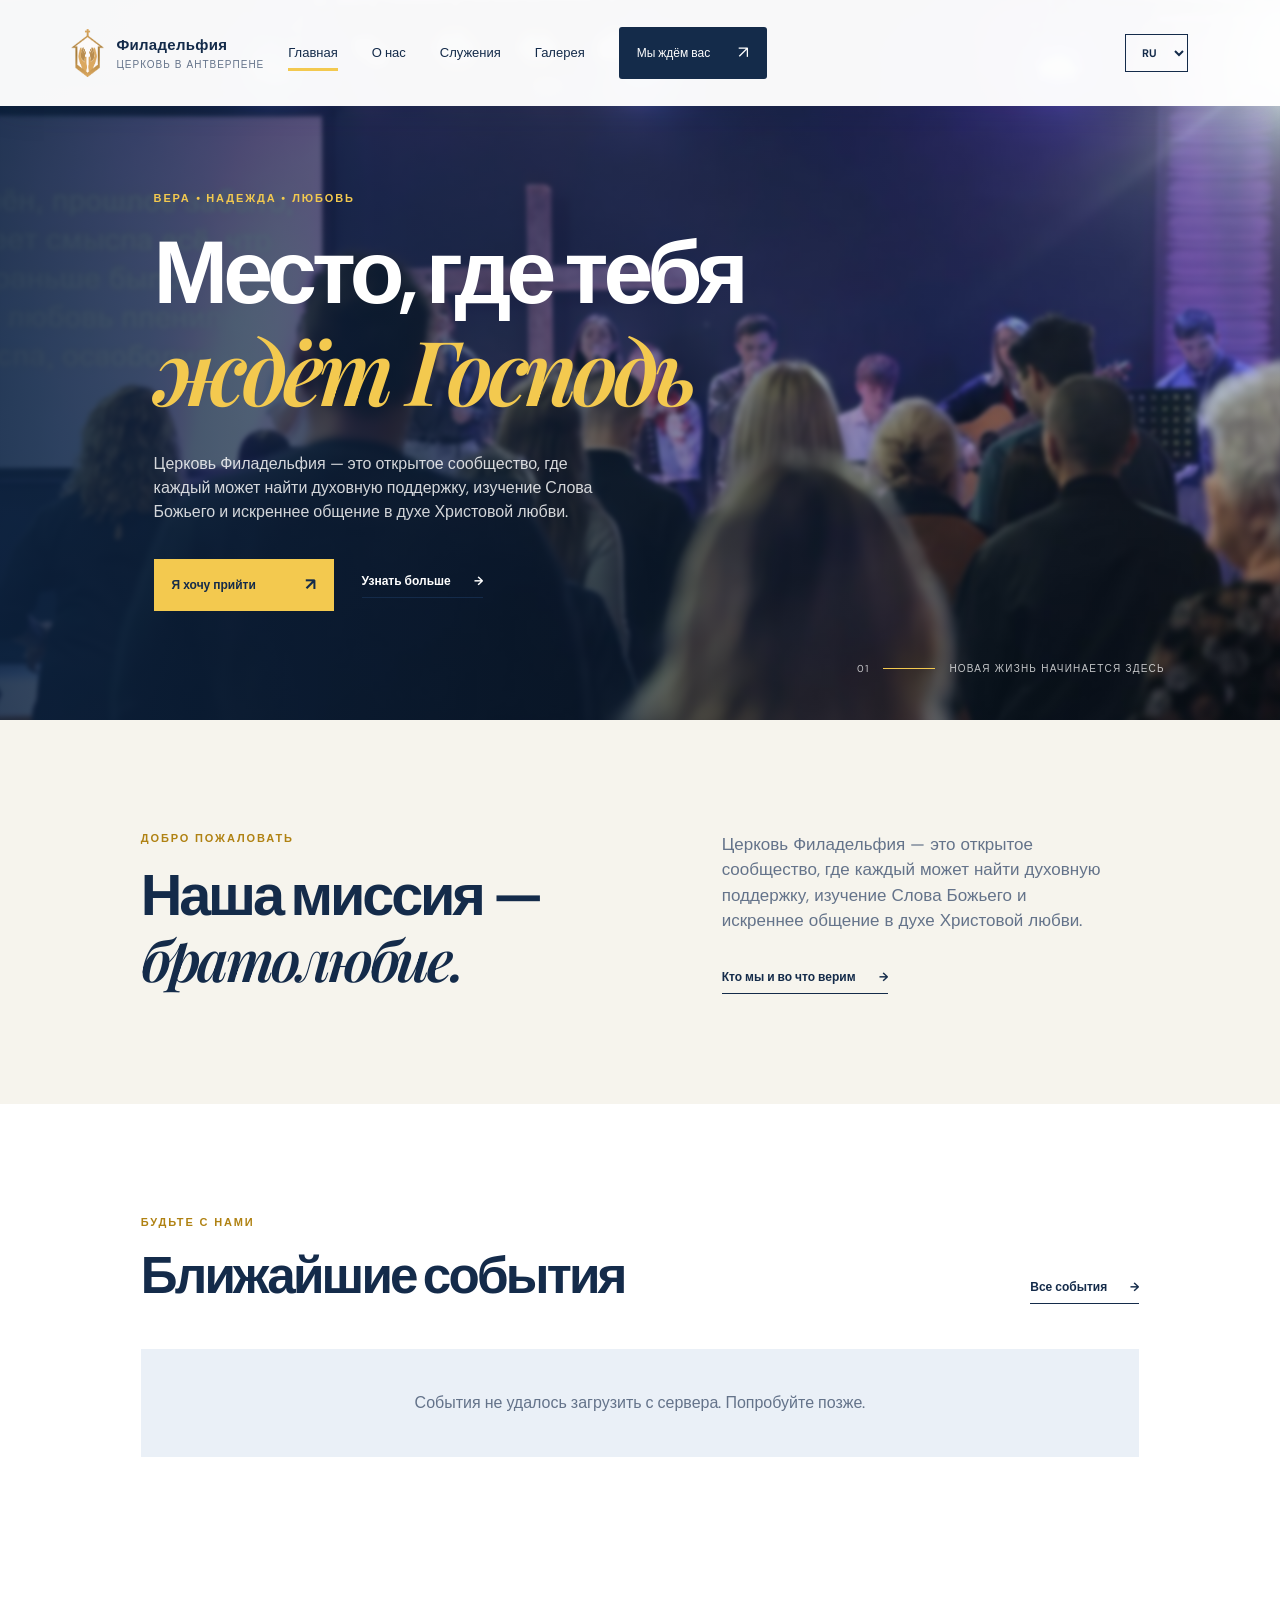
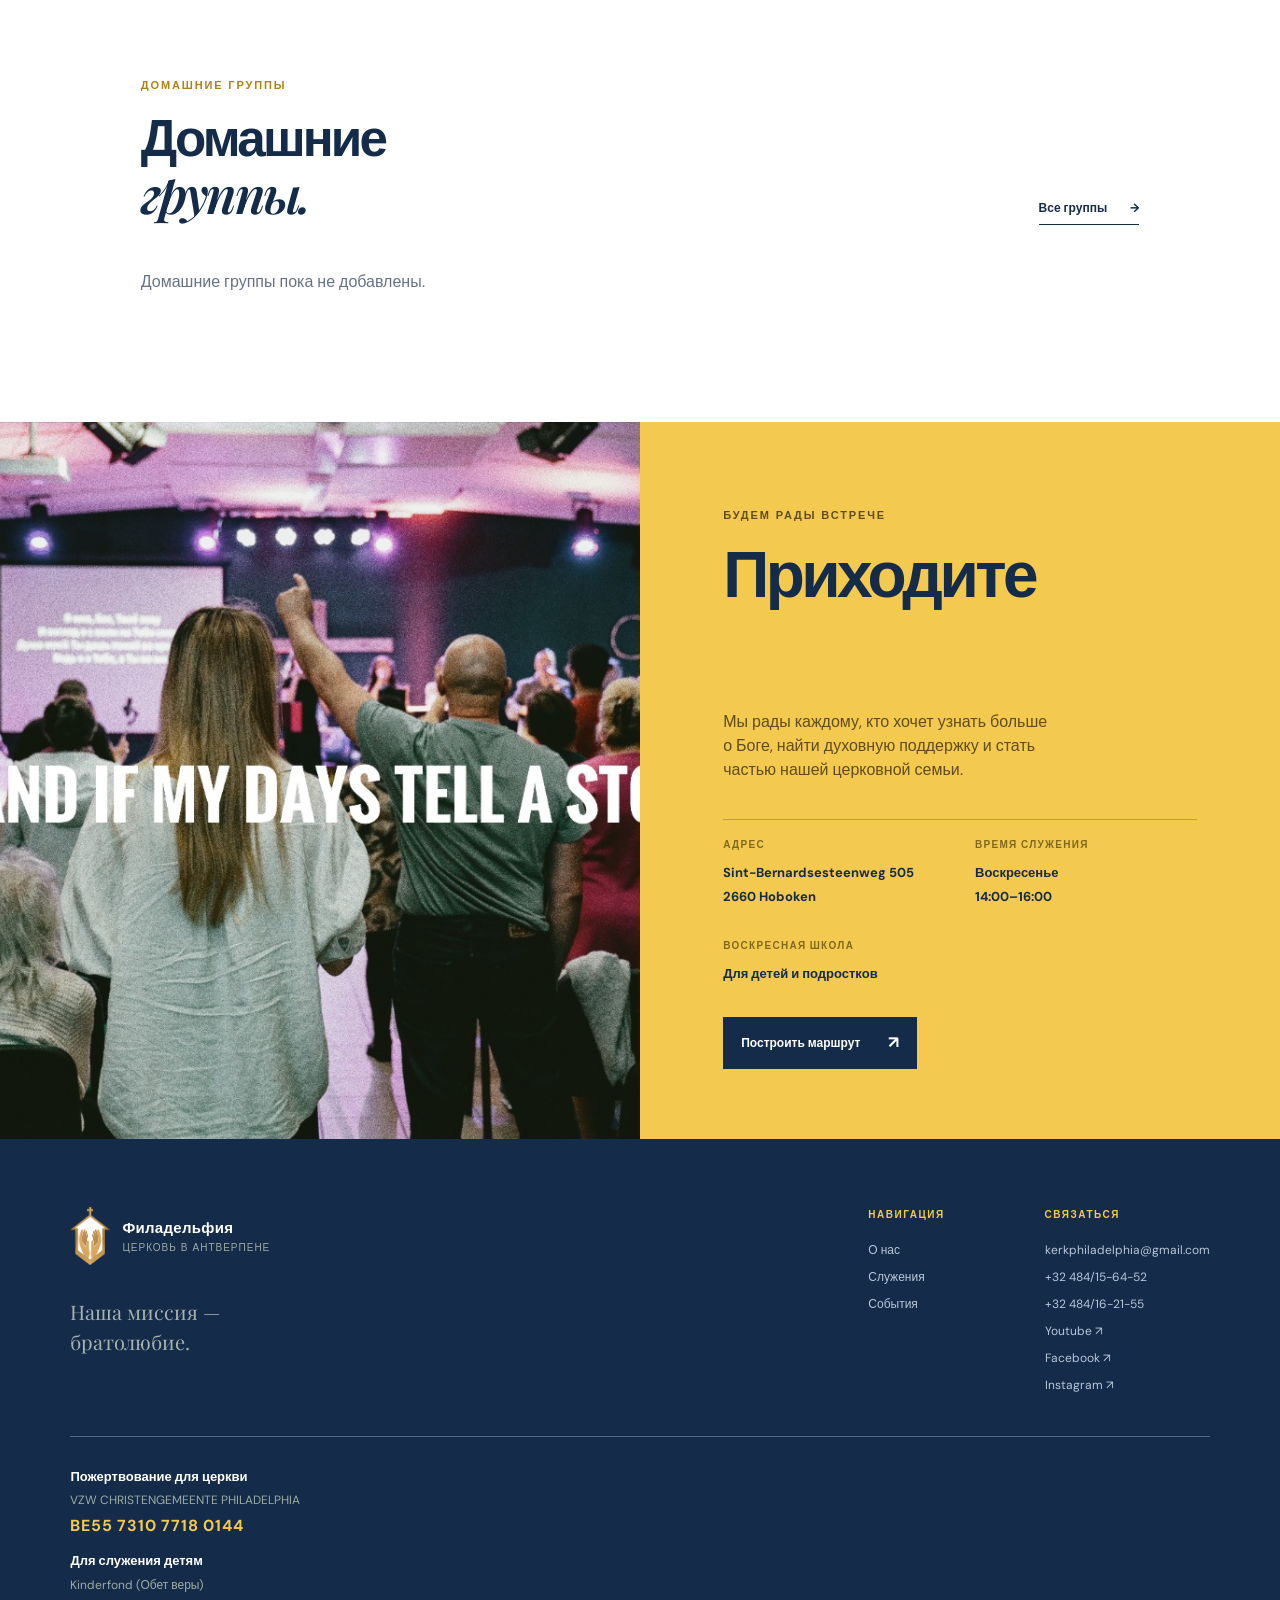
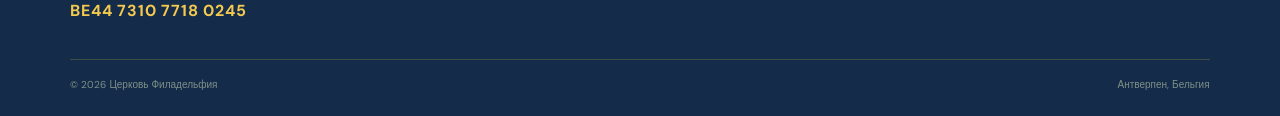
==== commit d45fc212: "Prepare server-backed events and GitHub deployment Add a PHP API for shared event storage and admini" ====
--- a/index.html
+++ b/index.html
@@ -9,7 +9,7 @@
     <link rel="preconnect" href="https://fonts.gstatic.com" crossorigin />
     <link href="https://fonts.googleapis.com/css2?family=DM+Sans:wght@400;500;600;700&family=Playfair+Display:wght@600;700&display=swap" rel="stylesheet" />
     <link rel="stylesheet" href="styles.css" />
-    <link rel="stylesheet" href="theme.css?v=footer-donations-v1-20260929" />
+    <link rel="stylesheet" href="theme.css?v=people-list-autoscroll-v1-20260929" />
     <link rel="stylesheet" href="i18n.css" />
   </head>
   <body>
@@ -109,7 +109,7 @@
       <div class="donations footer-donations"><strong>Пожертвование для церкви</strong><span>VZW CHRISTENGEMEENTE PHILADELPHIA</span><b>BE55 7310 7718 0144</b><strong>Для служения детям</strong><span>Kinderfond (Обет веры)</span><b>BE44 7310 7718 0245</b></div>
       <div class="footer-bottom"><span>© 2026 Церковь Филадельфия</span><span>Антверпен, Бельгия</span></div>
     </footer>
-    <script src="script.js?v=video-locales-v1-20260928"></script>
-    <script src="i18n.js?v=page-copy-locale-v1-20260928"></script>
+    <script src="script.js?v=shared-events-v2-20260929"></script>
+    <script src="i18n.js?v=shared-events-v2-20260929"></script>
   </body>
 </html>
--- a/theme.css
+++ b/theme.css
@@ -765,6 +765,10 @@
   scroll-snap-type: x mandatory;
   scrollbar-color: #b7c5d6 transparent;
   scrollbar-width: thin;
+}
+
+#presbyters-list {
+  grid-auto-columns: minmax(220px, 27%);
 }
 
 .horizontal-people-list > .leader-card,
@@ -1163,6 +1167,10 @@
     grid-auto-columns: minmax(230px, 78%);
   }
 
+  #presbyters-list {
+    grid-auto-columns: minmax(210px, 70%);
+  }
+
   .event-form .presbyter-person-fields {
     grid-template-columns: minmax(0, 1fr);
   }
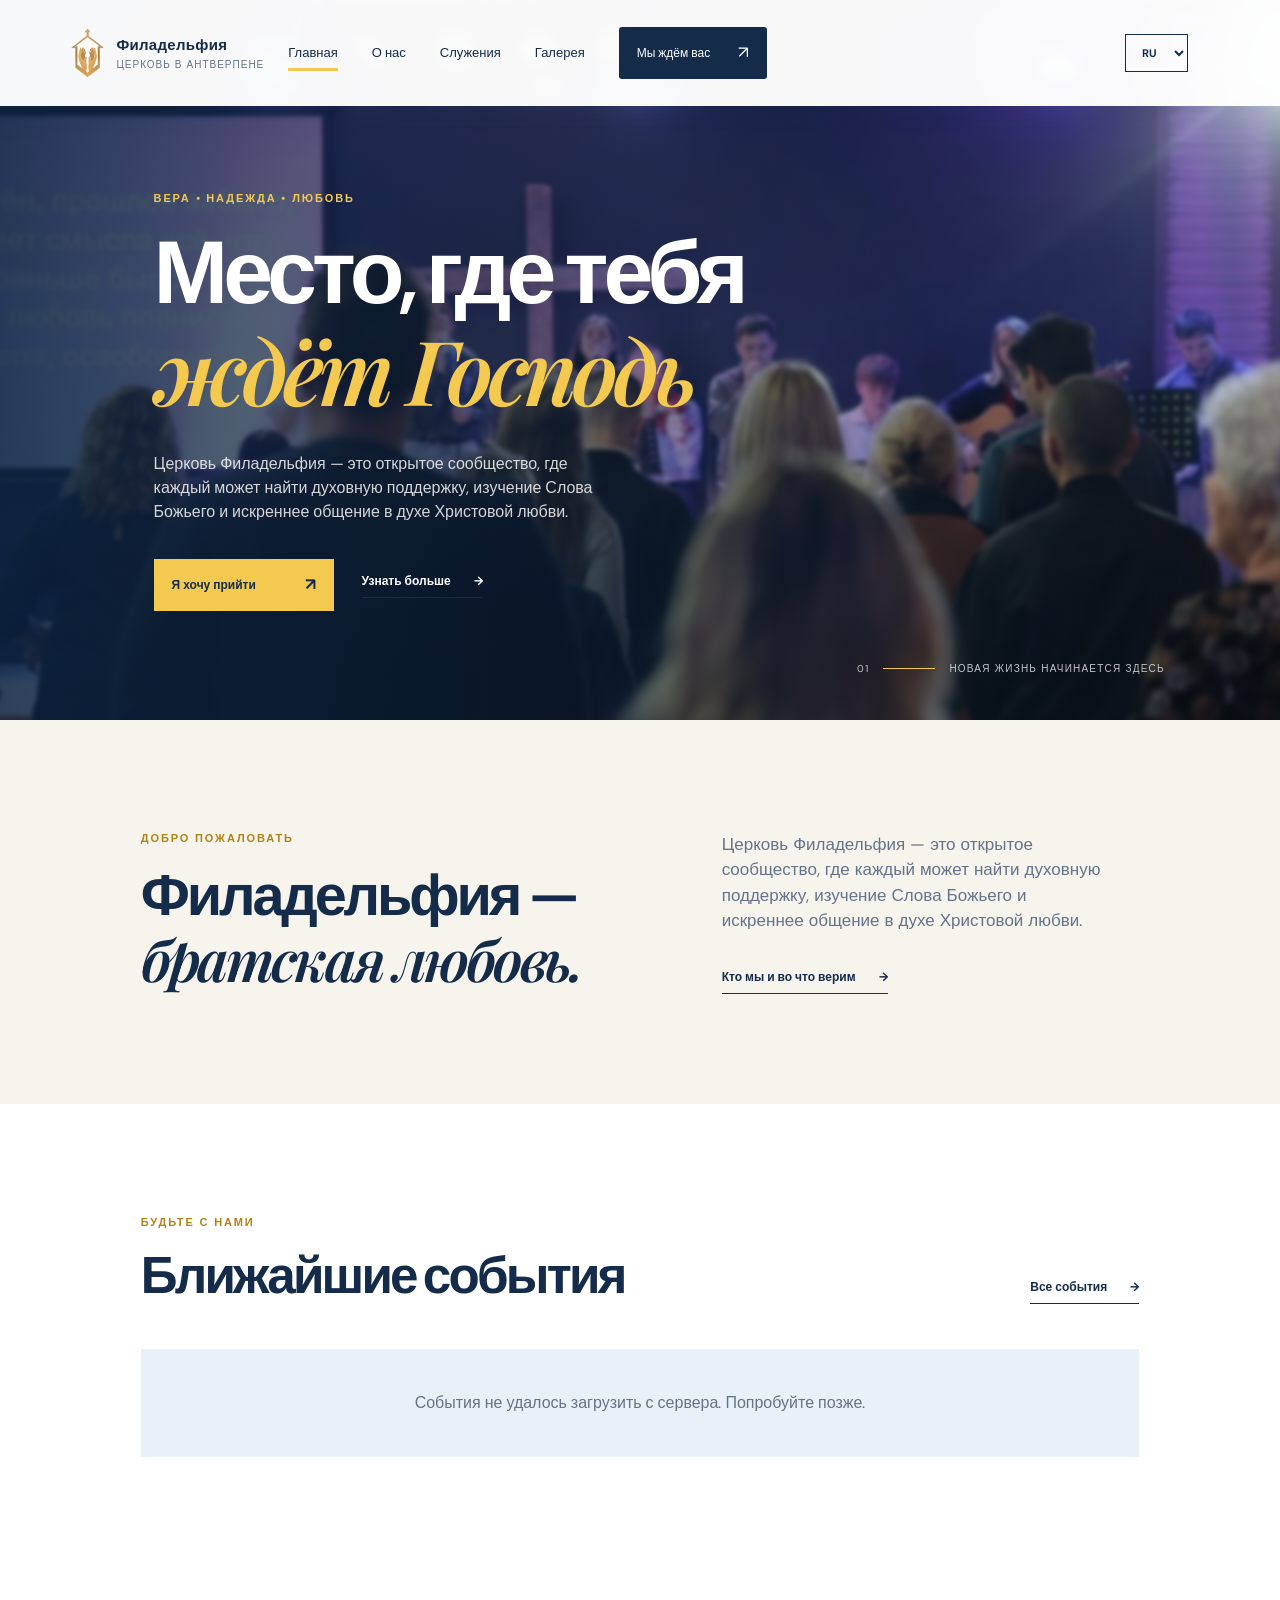
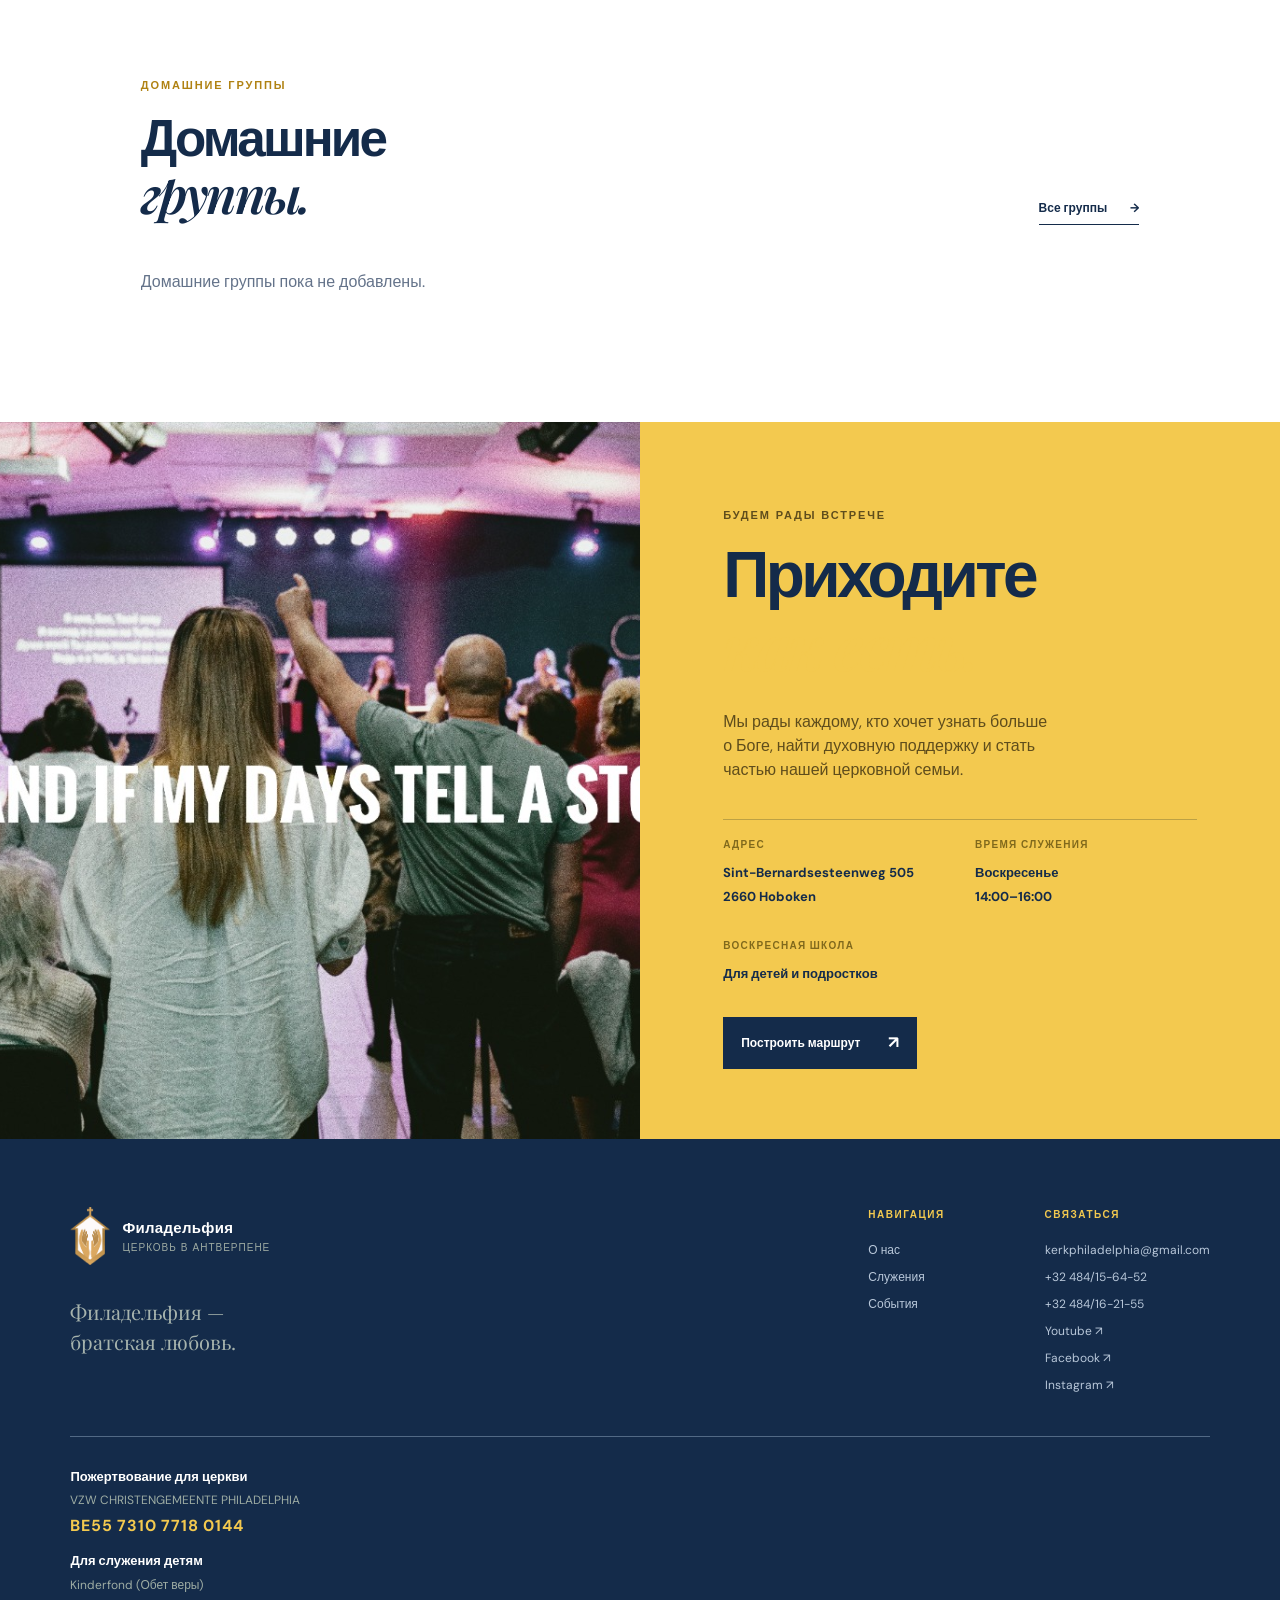
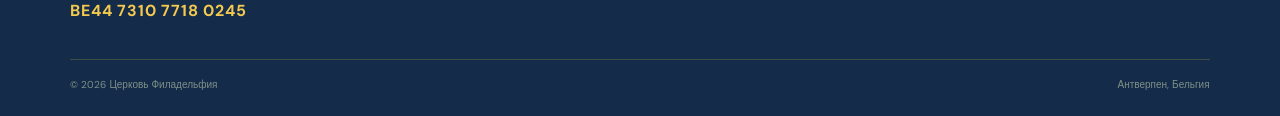
==== commit 3459b87f: "Add server-backed content, uniform event cards, and auto-translation - Store leaders, home groups, p" ====
--- a/index.html
+++ b/index.html
@@ -9,7 +9,7 @@
     <link rel="preconnect" href="https://fonts.gstatic.com" crossorigin />
     <link href="https://fonts.googleapis.com/css2?family=DM+Sans:wght@400;500;600;700&family=Playfair+Display:wght@600;700&display=swap" rel="stylesheet" />
     <link rel="stylesheet" href="styles.css" />
-    <link rel="stylesheet" href="theme.css?v=people-list-autoscroll-v1-20260929" />
+    <link rel="stylesheet" href="theme.css?v=server-content-v1-20260929" />
     <link rel="stylesheet" href="i18n.css" />
   </head>
   <body>
@@ -45,7 +45,7 @@
       <section class="intro section">
         <div class="intro-heading">
           <p class="eyebrow">Добро пожаловать</p>
-          <h2>Наша миссия —<br /><span>братолюбие.</span></h2>
+          <h2>Филадельфия —<br /><span>братская любовь.</span></h2>
         </div>
         <div class="intro-body">
           <p>Церковь Филадельфия — это открытое сообщество, где каждый может найти духовную поддержку, изучение Слова Божьего и искреннее общение в духе Христовой любви.</p>
@@ -58,23 +58,7 @@
           <div><p class="eyebrow">Будьте с нами</p><h2>Ближайшие события</h2></div>
           <a class="text-link desktop-link" href="#">Все события <span>→</span></a>
         </div>
-        <div class="event-grid" id="events-list">
-          <article class="event-card event-card-cover default-event">
-            <div class="event-cover-image harvest-image" role="img" aria-label="Праздник жатвы"></div>
-            <span class="event-cover-date">18 ОКТ</span>
-            <div class="event-cover-content"><p class="tag">Ближайшее событие</p><h3>Праздник жатвы</h3><p class="event-description">День благодарности Богу за урожай, Его заботу и благословения.</p><p class="event-meta">14:00 · Что мы сеем — то и жнем</p></div>
-          </article>
-          <article class="event-card event-card-cover default-event">
-            <div class="event-cover-image christmas-image" role="img" aria-label="Рождественский праздник"></div>
-            <span class="event-cover-date">20 ДЕК</span>
-            <div class="event-cover-content"><p class="tag">Праздник</p><h3>Рождество — свет, изменивший мир</h3><p class="event-description">Вспоминаем рождение Иисуса Христа — праздник надежды, мира, радости и Божьей любви.</p><p class="event-meta">14:00 · Праздник для всей семьи</p></div>
-          </article>
-          <article class="event-card event-card-cover default-event">
-            <div class="event-cover-image sunday-image" role="img" aria-label="Воскресное богослужение"></div>
-            <span class="event-cover-date">01 ВС</span>
-            <div class="event-cover-content"><p class="tag">Каждое воскресенье</p><h3>Собираемся как семья</h3><p class="event-description">Время для молитвы, изучения Слова Божьего и искреннего общения.</p><p class="event-meta">11:00 · Sint-Bernardsesteenweg 505</p></div>
-          </article>
-        </div>
+        <div class="event-grid" id="events-list"></div>
       </section>
 
       <section class="leaders-preview section">
@@ -105,11 +89,11 @@
     </main>
 
     <footer class="site-footer">
-      <div class="footer-main"><div><a class="brand footer-brand" href="index.html"><img class="brand-logo" src="logo.png" alt="Логотип церкви Филадельфия" /><span><strong>Филадельфия</strong><small>церковь в Антверпене</small></span></a><p>Наша миссия —<br />братолюбие.</p></div><div class="footer-links"><div><span>Навигация</span><a href="about.html">О нас</a><a href="leaders.html">Служения</a><a href="#events">События</a></div><div><span>Связаться</span><a href="mailto:kerkphiladelphia@gmail.com">kerkphiladelphia@gmail.com</a><a href="tel:+32484156452">+32 484/15-64-52</a><a href="tel:+32484162155">+32 484/16-21-55</a><a href="https://www.youtube.com/@Church_P" target="_blank" rel="noreferrer">Youtube ↗</a><a href="https://www.facebook.com/p/%D0%A6%D0%B5%D1%80%D0%BA%D0%BE%D0%B2%D1%8C-%D0%A4%D0%B8%D0%BB%D0%B0%D0%B4%D0%B5%D0%BB%D1%84%D0%B8%D1%8F-%D0%90%D0%BD%D1%82%D0%B2%D0%B5%D1%80%D0%BF%D0%B5%D0%BD-61565952180305/" target="_blank" rel="noreferrer">Facebook ↗</a><a href="https://www.instagram.com/church_philadelphia_antwerp/" target="_blank" rel="noreferrer">Instagram ↗</a></div></div></div>
+      <div class="footer-main"><div><a class="brand footer-brand" href="index.html"><img class="brand-logo" src="logo.png" alt="Логотип церкви Филадельфия" /><span><strong>Филадельфия</strong><small>церковь в Антверпене</small></span></a><p>Филадельфия —<br />братская любовь.</p></div><div class="footer-links"><div><span>Навигация</span><a href="about.html">О нас</a><a href="leaders.html">Служения</a><a href="#events">События</a></div><div><span>Связаться</span><a href="mailto:kerkphiladelphia@gmail.com">kerkphiladelphia@gmail.com</a><a href="tel:+32484156452">+32 484/15-64-52</a><a href="tel:+32484162155">+32 484/16-21-55</a><a href="https://www.youtube.com/@Church_P" target="_blank" rel="noreferrer">Youtube ↗</a><a href="https://www.facebook.com/p/%D0%A6%D0%B5%D1%80%D0%BA%D0%BE%D0%B2%D1%8C-%D0%A4%D0%B8%D0%BB%D0%B0%D0%B4%D0%B5%D0%BB%D1%84%D0%B8%D1%8F-%D0%90%D0%BD%D1%82%D0%B2%D0%B5%D1%80%D0%BF%D0%B5%D0%BD-61565952180305/" target="_blank" rel="noreferrer">Facebook ↗</a><a href="https://www.instagram.com/church_philadelphia_antwerp/" target="_blank" rel="noreferrer">Instagram ↗</a></div></div></div>
       <div class="donations footer-donations"><strong>Пожертвование для церкви</strong><span>VZW CHRISTENGEMEENTE PHILADELPHIA</span><b>BE55 7310 7718 0144</b><strong>Для служения детям</strong><span>Kinderfond (Обет веры)</span><b>BE44 7310 7718 0245</b></div>
       <div class="footer-bottom"><span>© 2026 Церковь Филадельфия</span><span>Антверпен, Бельгия</span></div>
     </footer>
-    <script src="script.js?v=shared-events-v2-20260929"></script>
-    <script src="i18n.js?v=shared-events-v2-20260929"></script>
+    <script src="script.js?v=auto-translate-20260930"></script>
+    <script src="i18n.js?v=server-content-v1-20260929"></script>
   </body>
 </html>
--- a/theme.css
+++ b/theme.css
@@ -1305,6 +1305,16 @@
   }
 }
 
+.event-grid {
+  grid-template-columns: repeat(3, minmax(0, 1fr));
+}
+
+@media (max-width: 800px) {
+  .event-grid {
+    grid-template-columns: 1fr;
+  }
+}
+
 .event-card-cover {
   aspect-ratio: 4 / 5;
   background: #142b4a;
@@ -1316,6 +1326,12 @@
   position: relative;
 }
 
+.event-card-cover.custom-event {
+  aspect-ratio: 4 / 5;
+  height: auto;
+  min-height: 0;
+}
+
 .event-card-cover::after {
   background: linear-gradient(180deg, rgba(10, 28, 51, .08) 15%, rgba(10, 28, 51, .92) 100%);
   content: "";
@@ -1325,19 +1341,28 @@
   z-index: 1;
 }
 
+.event-card-cover.event-card-no-dimming::after {
+  background: transparent;
+}
+
 .event-card-cover .event-cover-image {
-  background-position: center;
-  background-size: cover;
+  background: transparent;
   height: 100%;
   inset: 0;
-  object-fit: cover;
+  object-fit: contain;
+  z-index: 0;
+  object-position: center;
   position: absolute;
   transition: transform .45s ease;
   width: 100%;
 }
 
-.event-card-cover:hover .event-cover-image {
-  transform: scale(1.04);
+.event-card-cover::before {
+  background: var(--event-bg) center / cover no-repeat;
+  content: "";
+  filter: blur(24px) brightness(.85);
+  inset: -30px;
+  position: absolute;
 }
 
 .event-cover-date {
@@ -1415,6 +1440,11 @@
     aspect-ratio: auto;
     height: 320px;
   }
+
+  .event-card-cover.custom-event {
+    aspect-ratio: 4 / 5;
+    height: auto;
+  }
 }
 
 @media (max-width: 340px) {
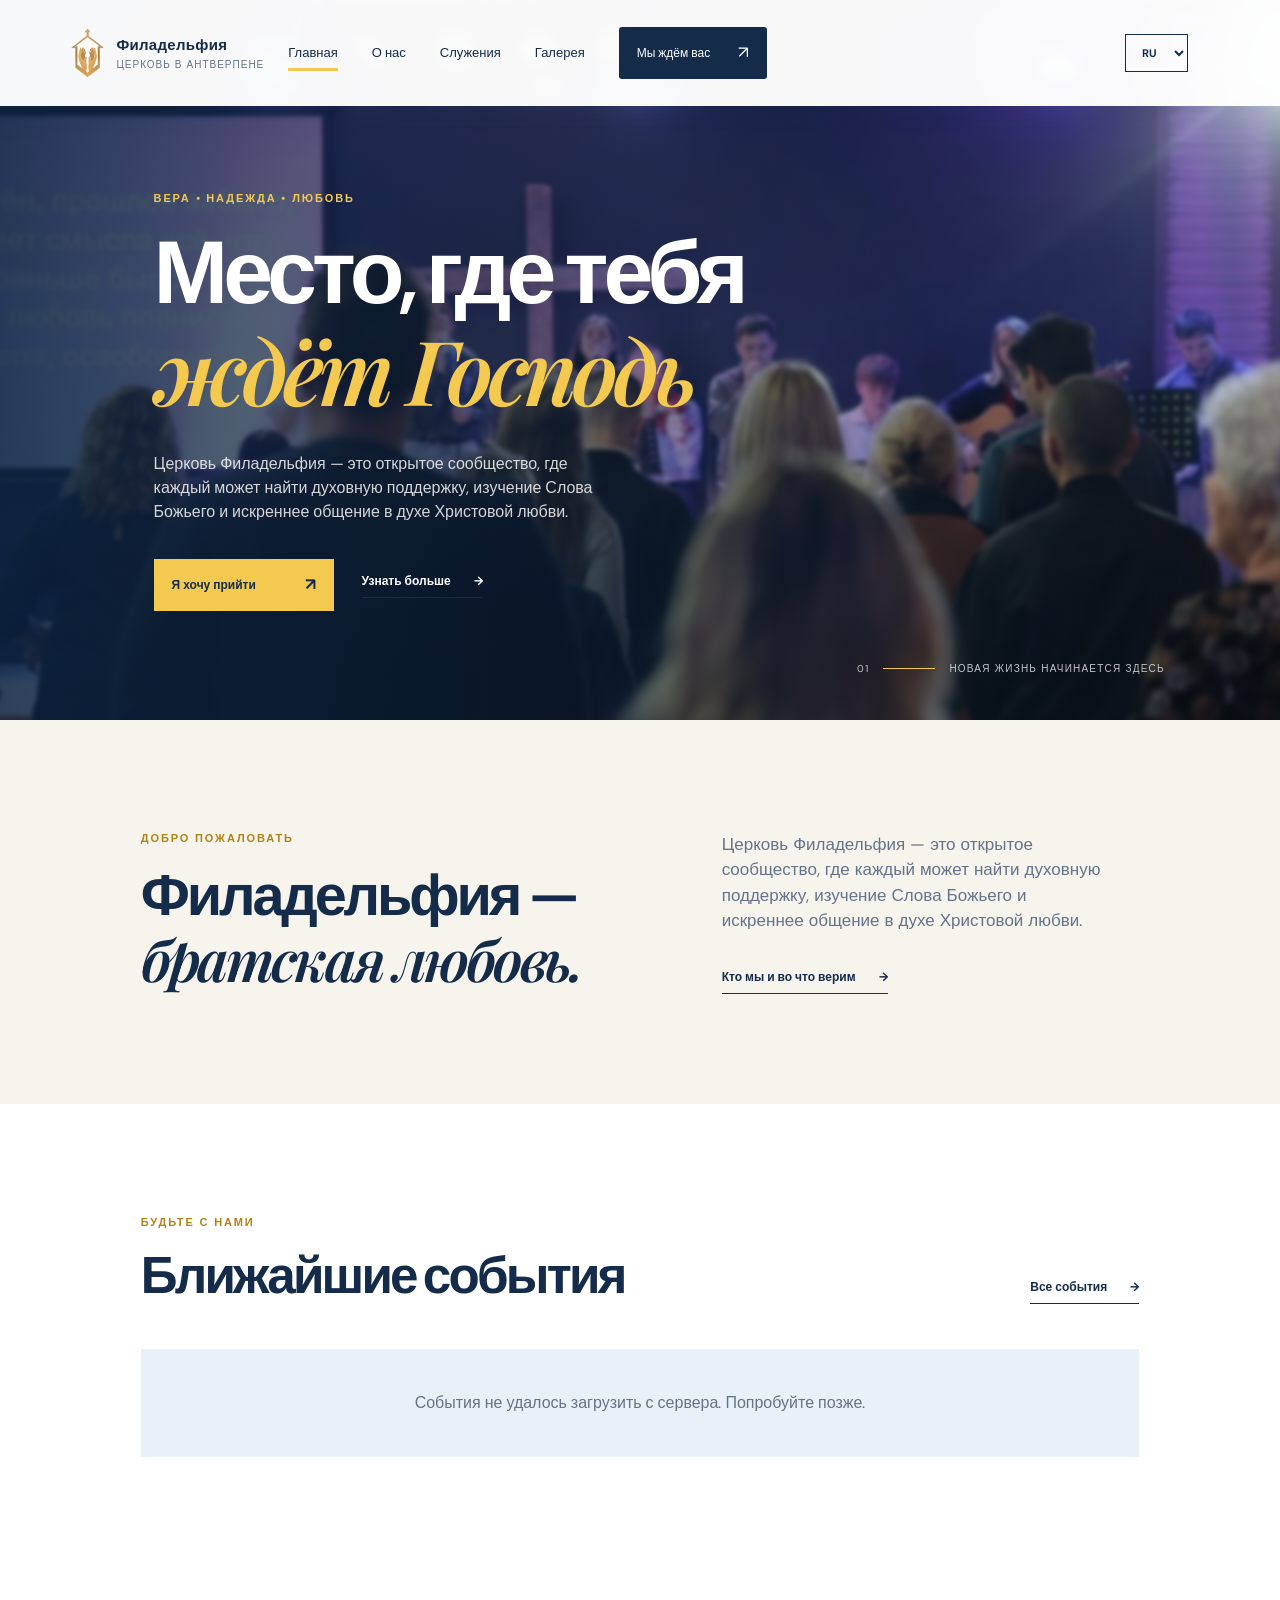
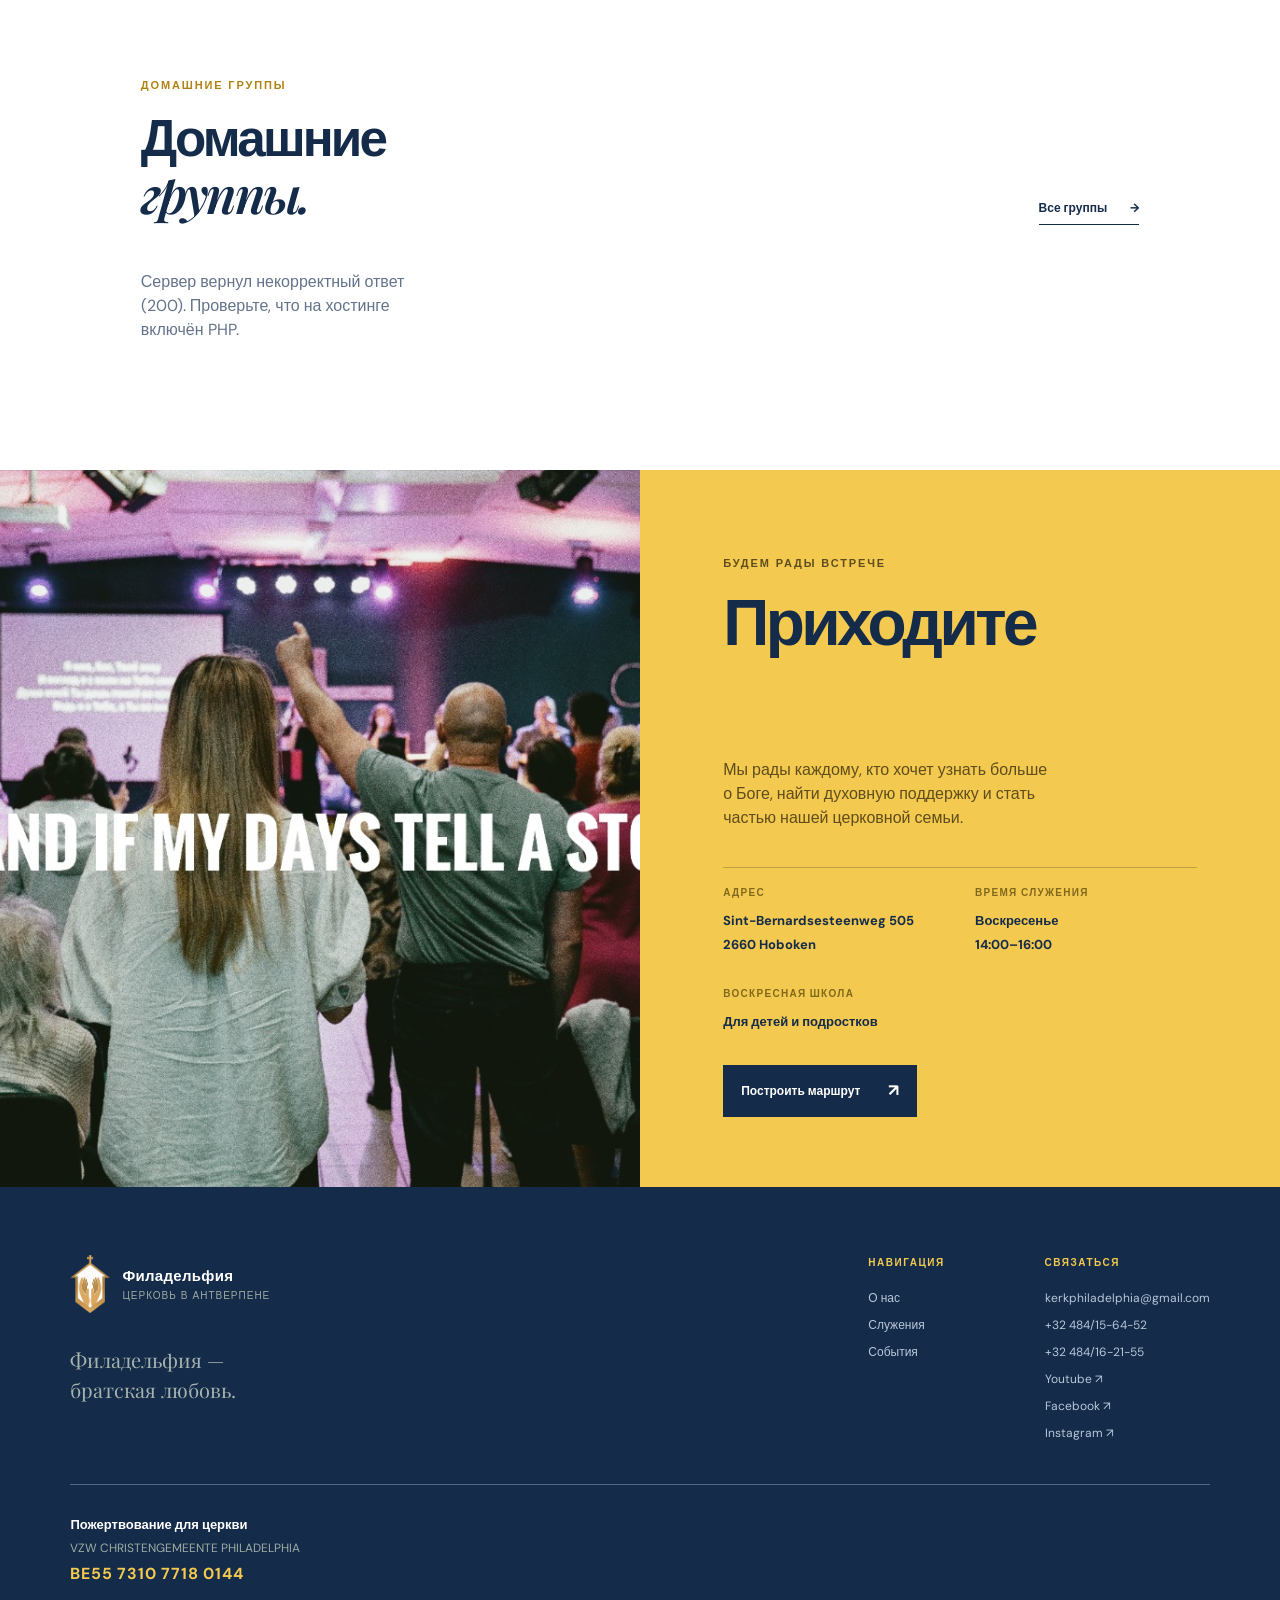
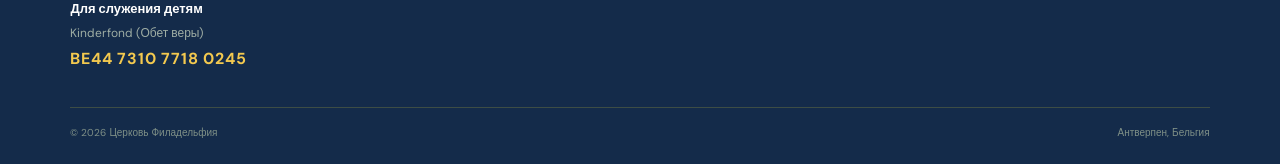
==== commit 9b062ebd: "Load server directories on public pages Fetch published service leaders, home groups, and presbyter " ====
--- a/index.html
+++ b/index.html
@@ -93,7 +93,7 @@
       <div class="donations footer-donations"><strong>Пожертвование для церкви</strong><span>VZW CHRISTENGEMEENTE PHILADELPHIA</span><b>BE55 7310 7718 0144</b><strong>Для служения детям</strong><span>Kinderfond (Обет веры)</span><b>BE44 7310 7718 0245</b></div>
       <div class="footer-bottom"><span>© 2026 Церковь Филадельфия</span><span>Антверпен, Бельгия</span></div>
     </footer>
-    <script src="script.js?v=auto-translate-20260930"></script>
+    <script src="script.js?v=load-server-directories-20260930"></script>
     <script src="i18n.js?v=server-content-v1-20260929"></script>
   </body>
 </html>
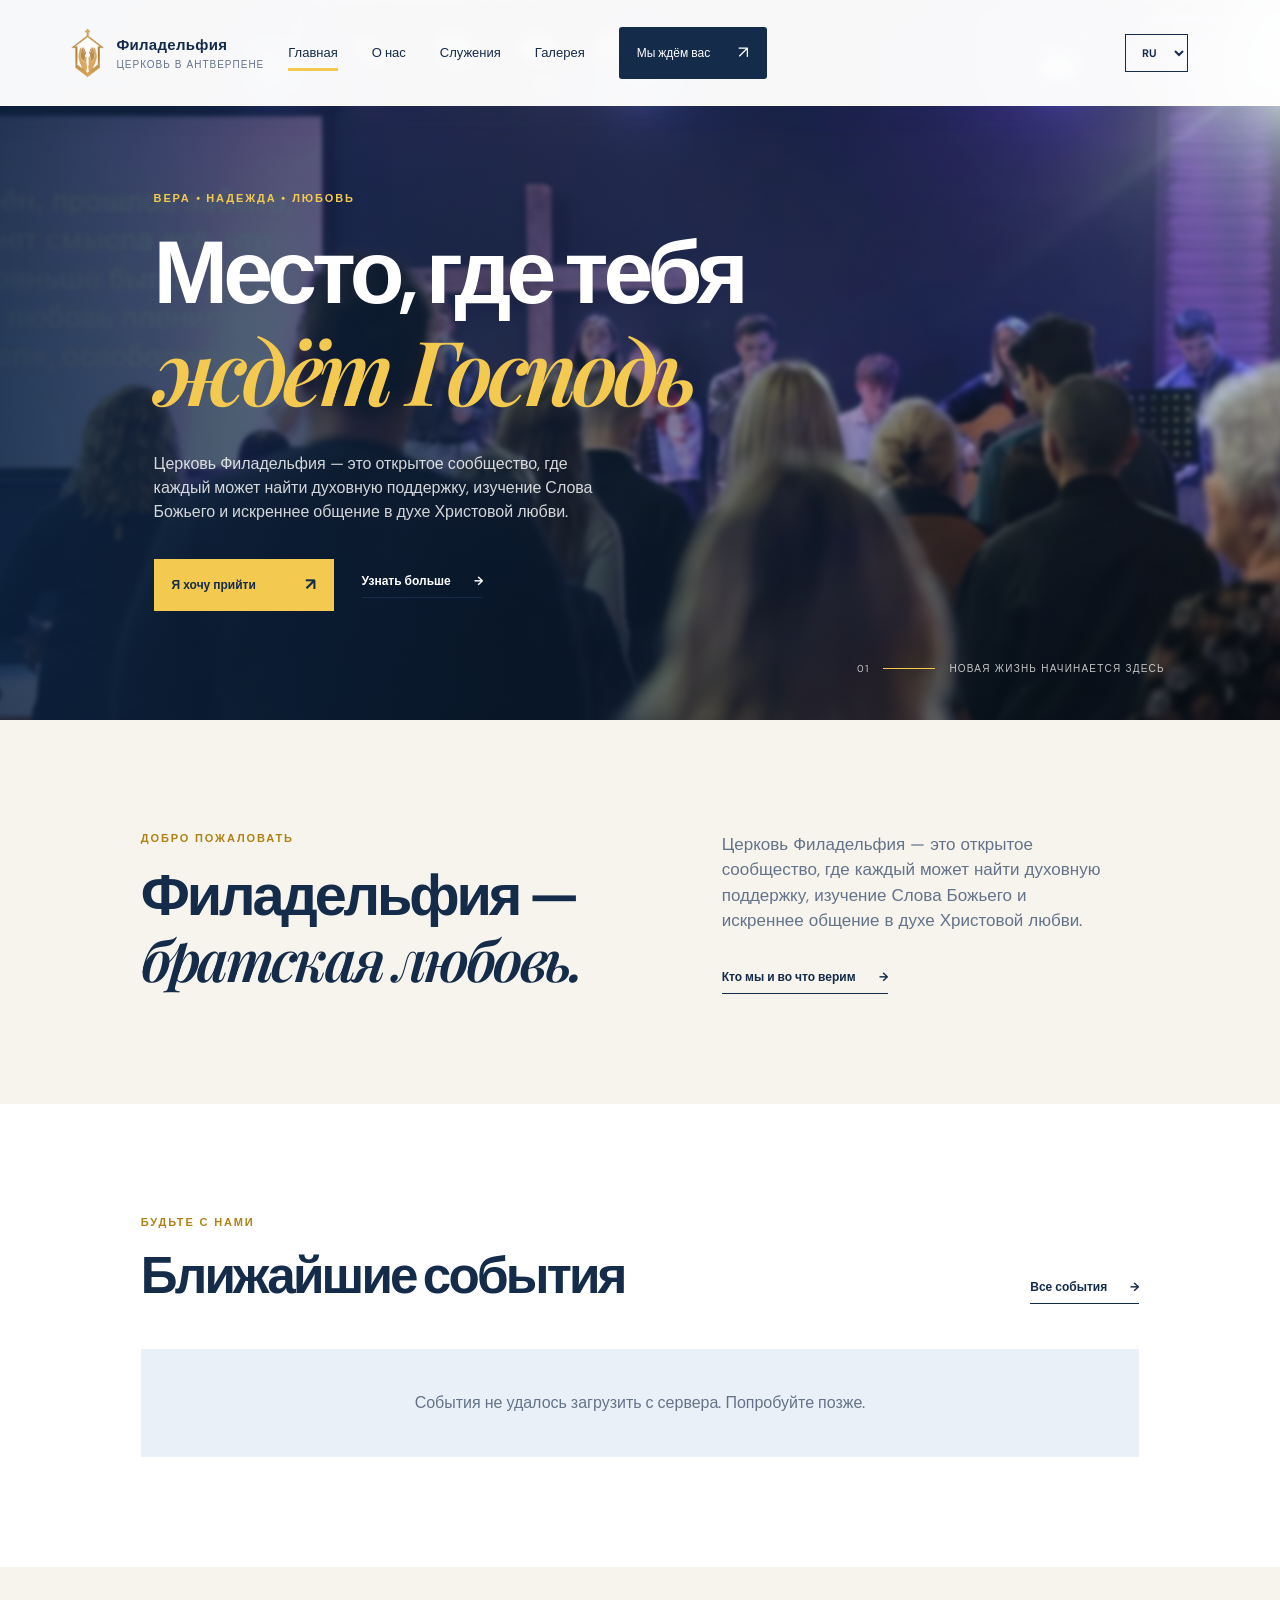
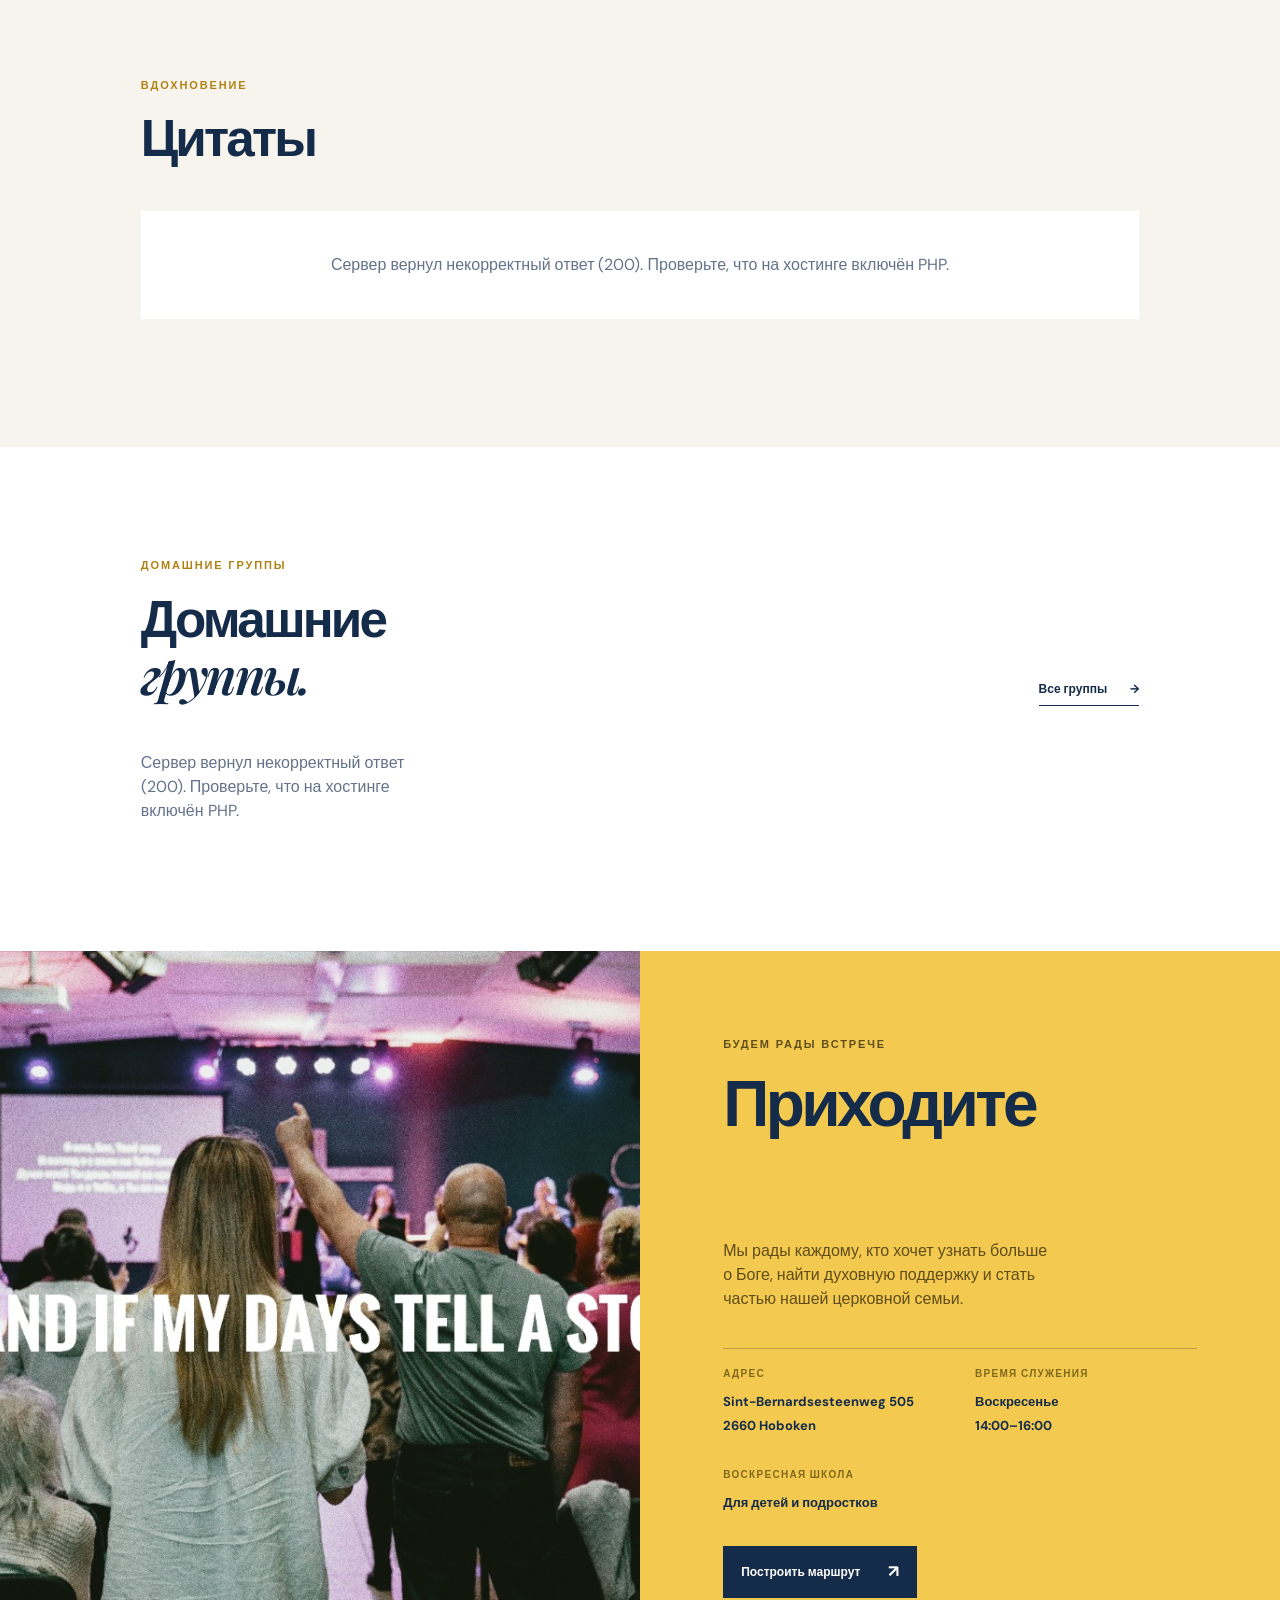
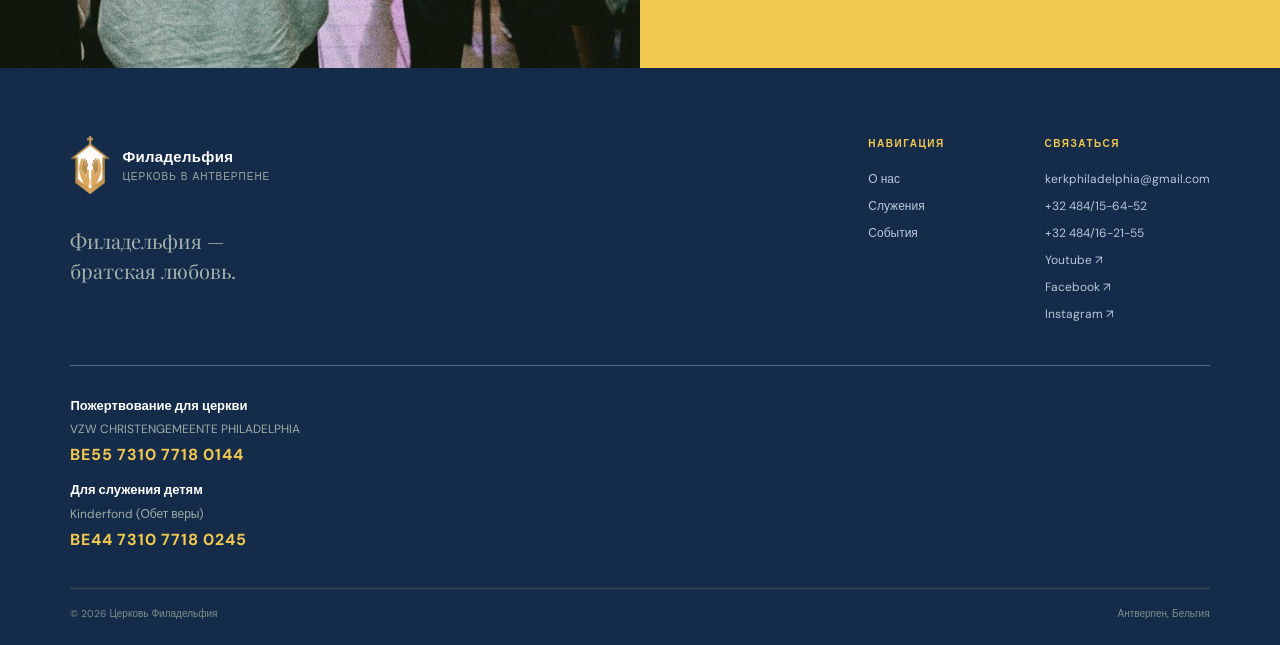
==== commit ea9210cd: "Add quotes section and site analytics Co-authored-by: Copilot App <223556219+Copilot@users.noreply.g" ====
--- a/index.html
+++ b/index.html
@@ -9,7 +9,7 @@
     <link rel="preconnect" href="https://fonts.gstatic.com" crossorigin />
     <link href="https://fonts.googleapis.com/css2?family=DM+Sans:wght@400;500;600;700&family=Playfair+Display:wght@600;700&display=swap" rel="stylesheet" />
     <link rel="stylesheet" href="styles.css" />
-    <link rel="stylesheet" href="theme.css?v=server-content-v1-20260929" />
+    <link rel="stylesheet" href="theme.css?v=quotes-v1-20261109" />
     <link rel="stylesheet" href="i18n.css" />
   </head>
   <body>
@@ -61,6 +61,13 @@
         <div class="event-grid" id="events-list"></div>
       </section>
 
+      <section class="quotes section" id="quotes">
+        <div class="section-top">
+          <div><p class="eyebrow">Вдохновение</p><h2>Цитаты</h2></div>
+        </div>
+        <div class="quotes-list" id="quotes-list" role="region" aria-label="Цитаты" tabindex="0"></div>
+      </section>
+
       <section class="leaders-preview section">
         <div class="section-top">
           <div>
@@ -93,7 +100,8 @@
       <div class="donations footer-donations"><strong>Пожертвование для церкви</strong><span>VZW CHRISTENGEMEENTE PHILADELPHIA</span><b>BE55 7310 7718 0144</b><strong>Для служения детям</strong><span>Kinderfond (Обет веры)</span><b>BE44 7310 7718 0245</b></div>
       <div class="footer-bottom"><span>© 2026 Церковь Филадельфия</span><span>Антверпен, Бельгия</span></div>
     </footer>
-    <script src="script.js?v=load-server-directories-20260930"></script>
-    <script src="i18n.js?v=server-content-v1-20260929"></script>
+    <script src="script.js?v=quotes-v1-20261109"></script>
+    <script src="i18n.js?v=quotes-v1-20261109"></script>
+    <script src="analytics.js?v=site-analytics-v1-20261014"></script>
   </body>
 </html>
--- a/theme.css
+++ b/theme.css
@@ -1458,3 +1458,125 @@
     margin-right: 0;
   }
 }
+
+.quotes {
+  background: #f6f4ed;
+}
+
+.quotes-list {
+  display: grid;
+  gap: 24px;
+  grid-auto-columns: calc((100% - 24px) / 2);
+  grid-auto-flow: column;
+  overflow-x: auto;
+  overscroll-behavior-inline: contain;
+  padding-bottom: 18px;
+  scroll-snap-type: x mandatory;
+  scrollbar-color: #b7c5d6 transparent;
+  scrollbar-width: thin;
+}
+
+.quotes-list:focus-visible {
+  outline: 3px solid #b08213;
+  outline-offset: 4px;
+}
+
+.quotes-list.is-empty {
+  display: block;
+}
+
+.quotes-empty {
+  background: #fff;
+  color: #64738a;
+  margin: 0;
+  padding: 42px 28px;
+  text-align: center;
+}
+
+.quote-card {
+  align-self: start;
+  background: #142b4a;
+  color: #fff;
+  display: grid;
+  grid-template-columns: minmax(0, 1fr);
+  min-height: 200px;
+  min-width: 0;
+  overflow: hidden;
+  position: relative;
+  scroll-snap-align: start;
+  width: 100%;
+}
+
+.quote-card::before {
+  content: "";
+  grid-area: 1 / 1;
+  padding-top: 56.25%;
+}
+
+.quote-card-image {
+  height: 100%;
+  inset: 0;
+  object-fit: cover;
+  position: absolute;
+  width: 100%;
+}
+
+.quote-card::after {
+  background: linear-gradient(180deg, rgba(10, 28, 51, .35) 0%, rgba(10, 28, 51, .92) 100%);
+  content: "";
+  inset: 0;
+  pointer-events: none;
+  position: absolute;
+}
+
+.quote-card.quote-card-no-dimming::after {
+  background: transparent;
+}
+
+.quote-content {
+  align-self: end;
+  grid-area: 1 / 1;
+  margin: 0;
+  padding: clamp(22px, 3vw, 36px);
+  position: relative;
+  text-shadow: 0 1px 3px rgba(0, 0, 0, .85), 0 0 12px rgba(0, 0, 0, .6);
+  width: 100%;
+  z-index: 1;
+}
+
+.quote-mark {
+  color: #f3c94f;
+  display: block;
+  font-family: var(--serif);
+  font-size: 56px;
+  line-height: .8;
+  margin-bottom: 12px;
+}
+
+.quote-text {
+  color: #fff;
+  font-family: var(--serif);
+  font-size: clamp(20px, 2.2vw, 28px);
+  line-height: 1.3;
+  margin: 0;
+  overflow-wrap: anywhere;
+  white-space: pre-wrap;
+}
+
+.quote-author {
+  color: #f3c94f;
+  font-size: 13px;
+  margin-top: 16px;
+  overflow-wrap: anywhere;
+}
+
+.quote-author cite {
+  font-style: normal;
+}
+
+@media (max-width: 800px) {
+  .quotes-list {
+    gap: 16px;
+    grid-auto-columns: 90%;
+  }
+}
